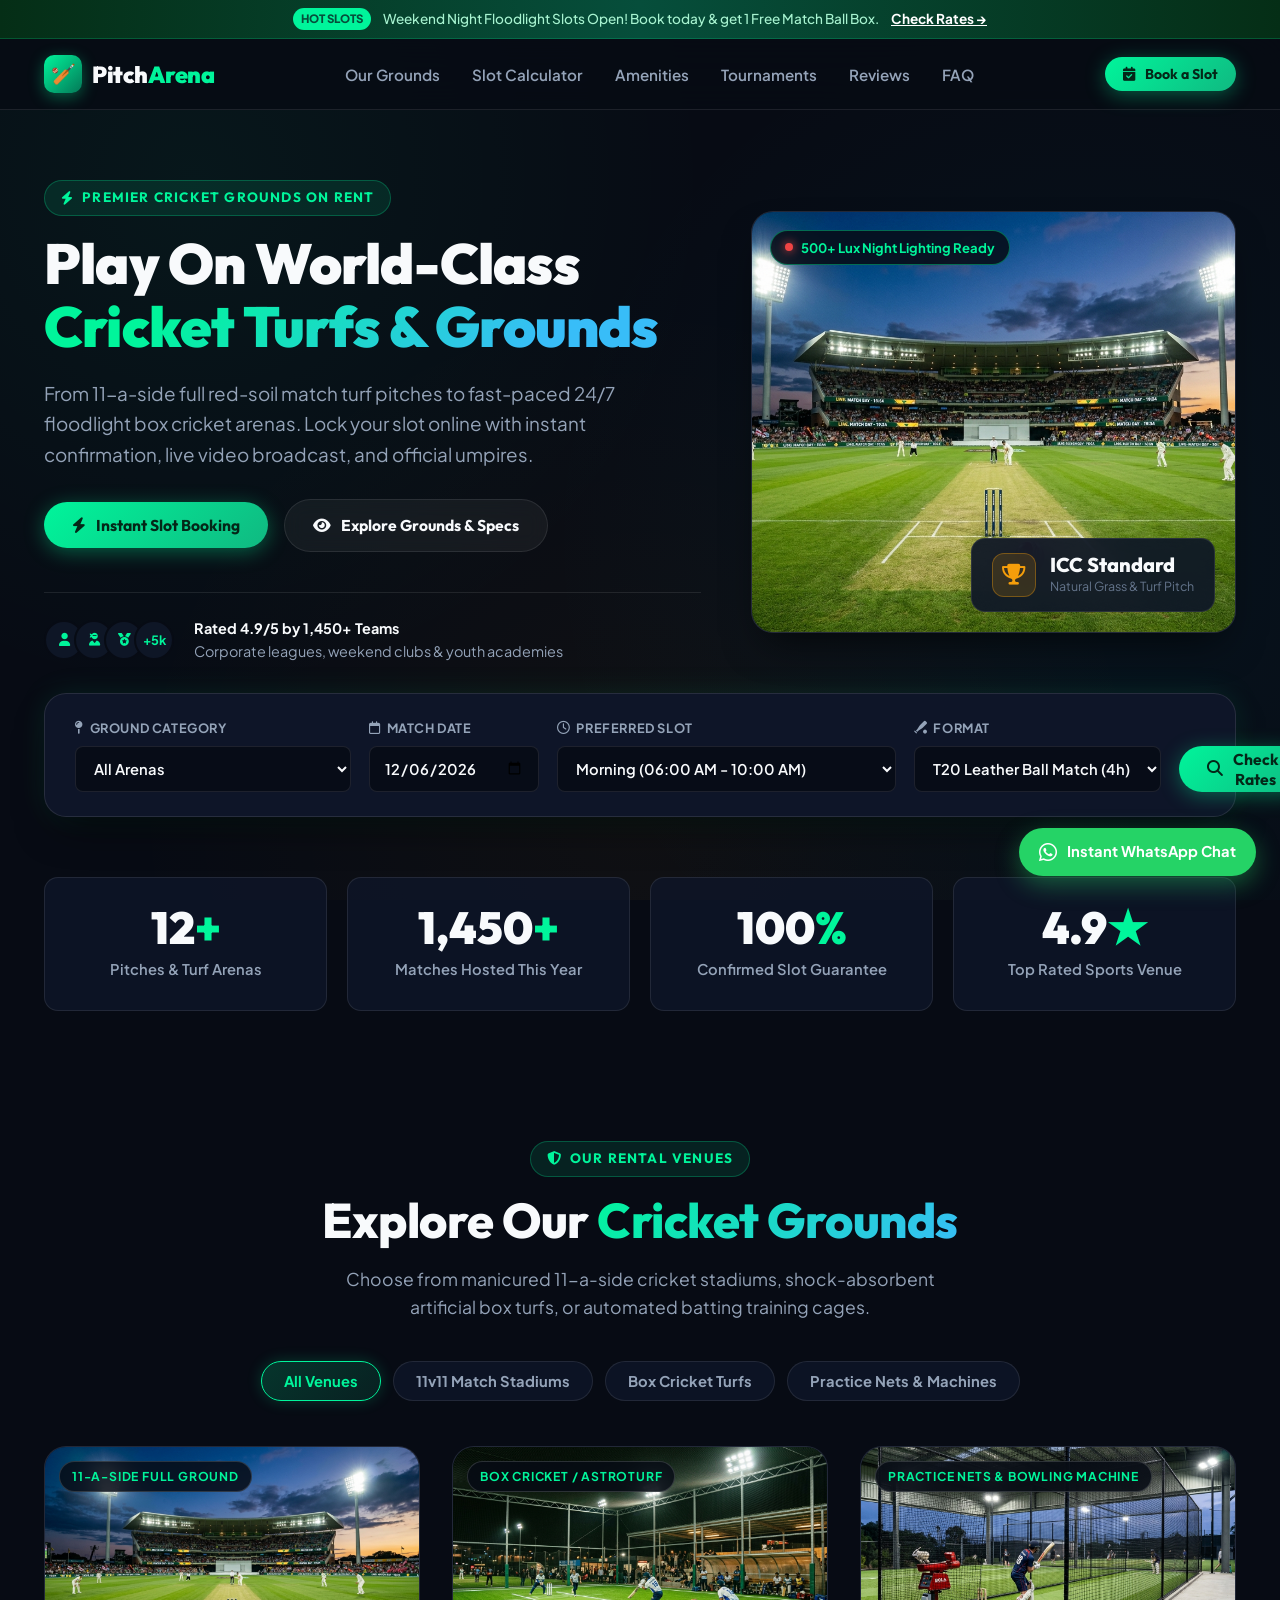
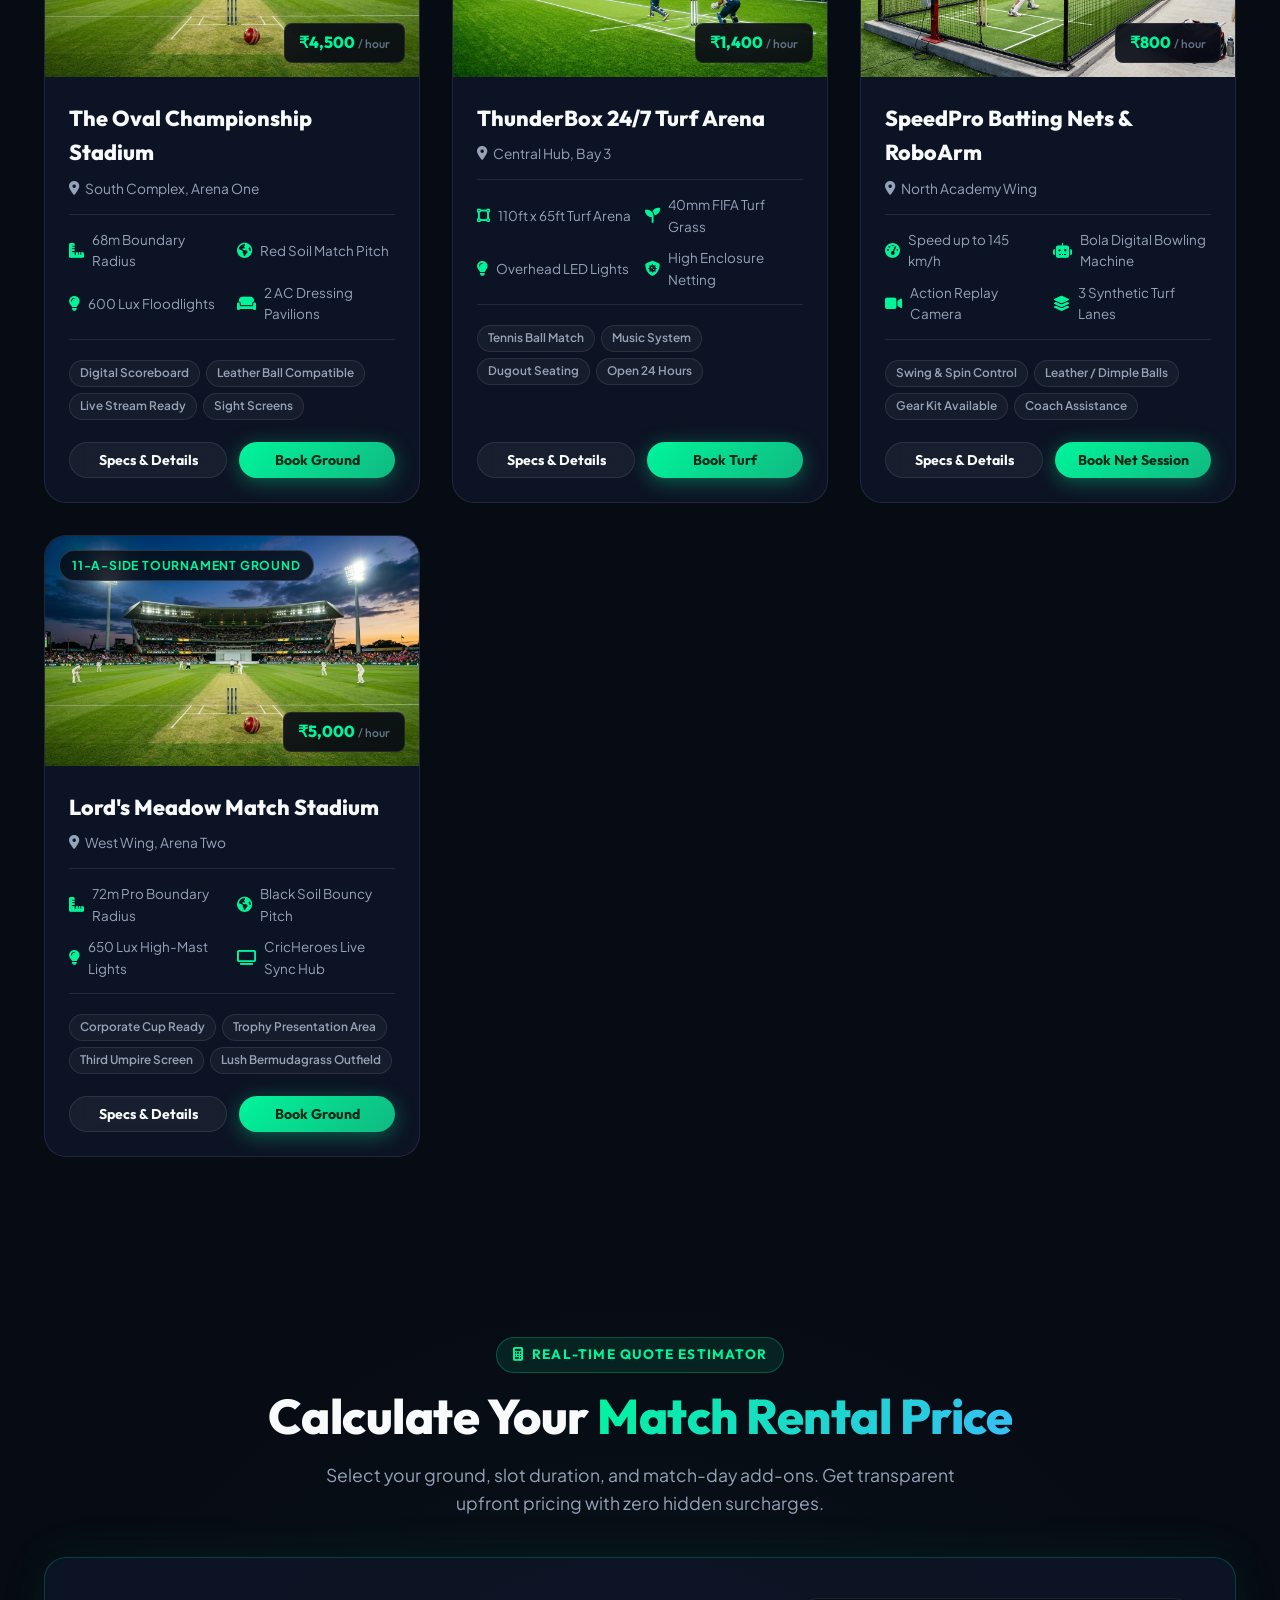
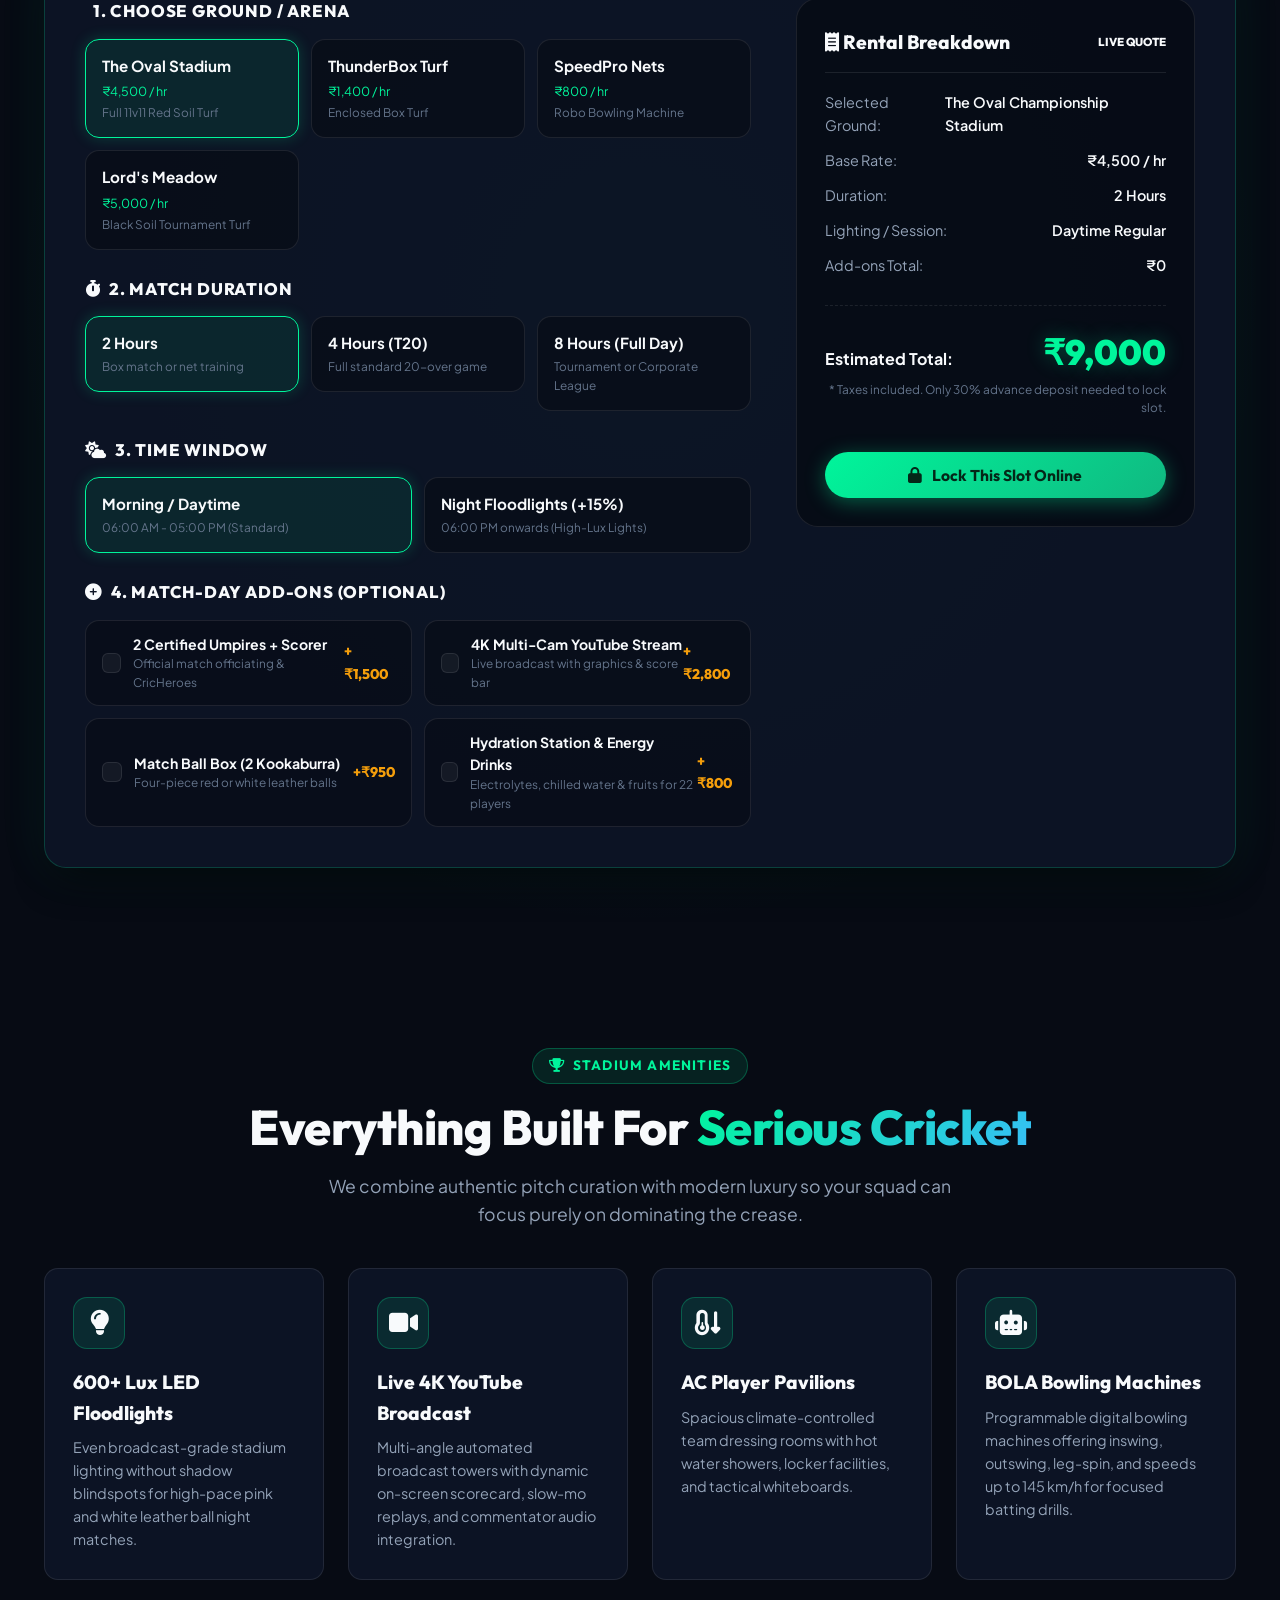
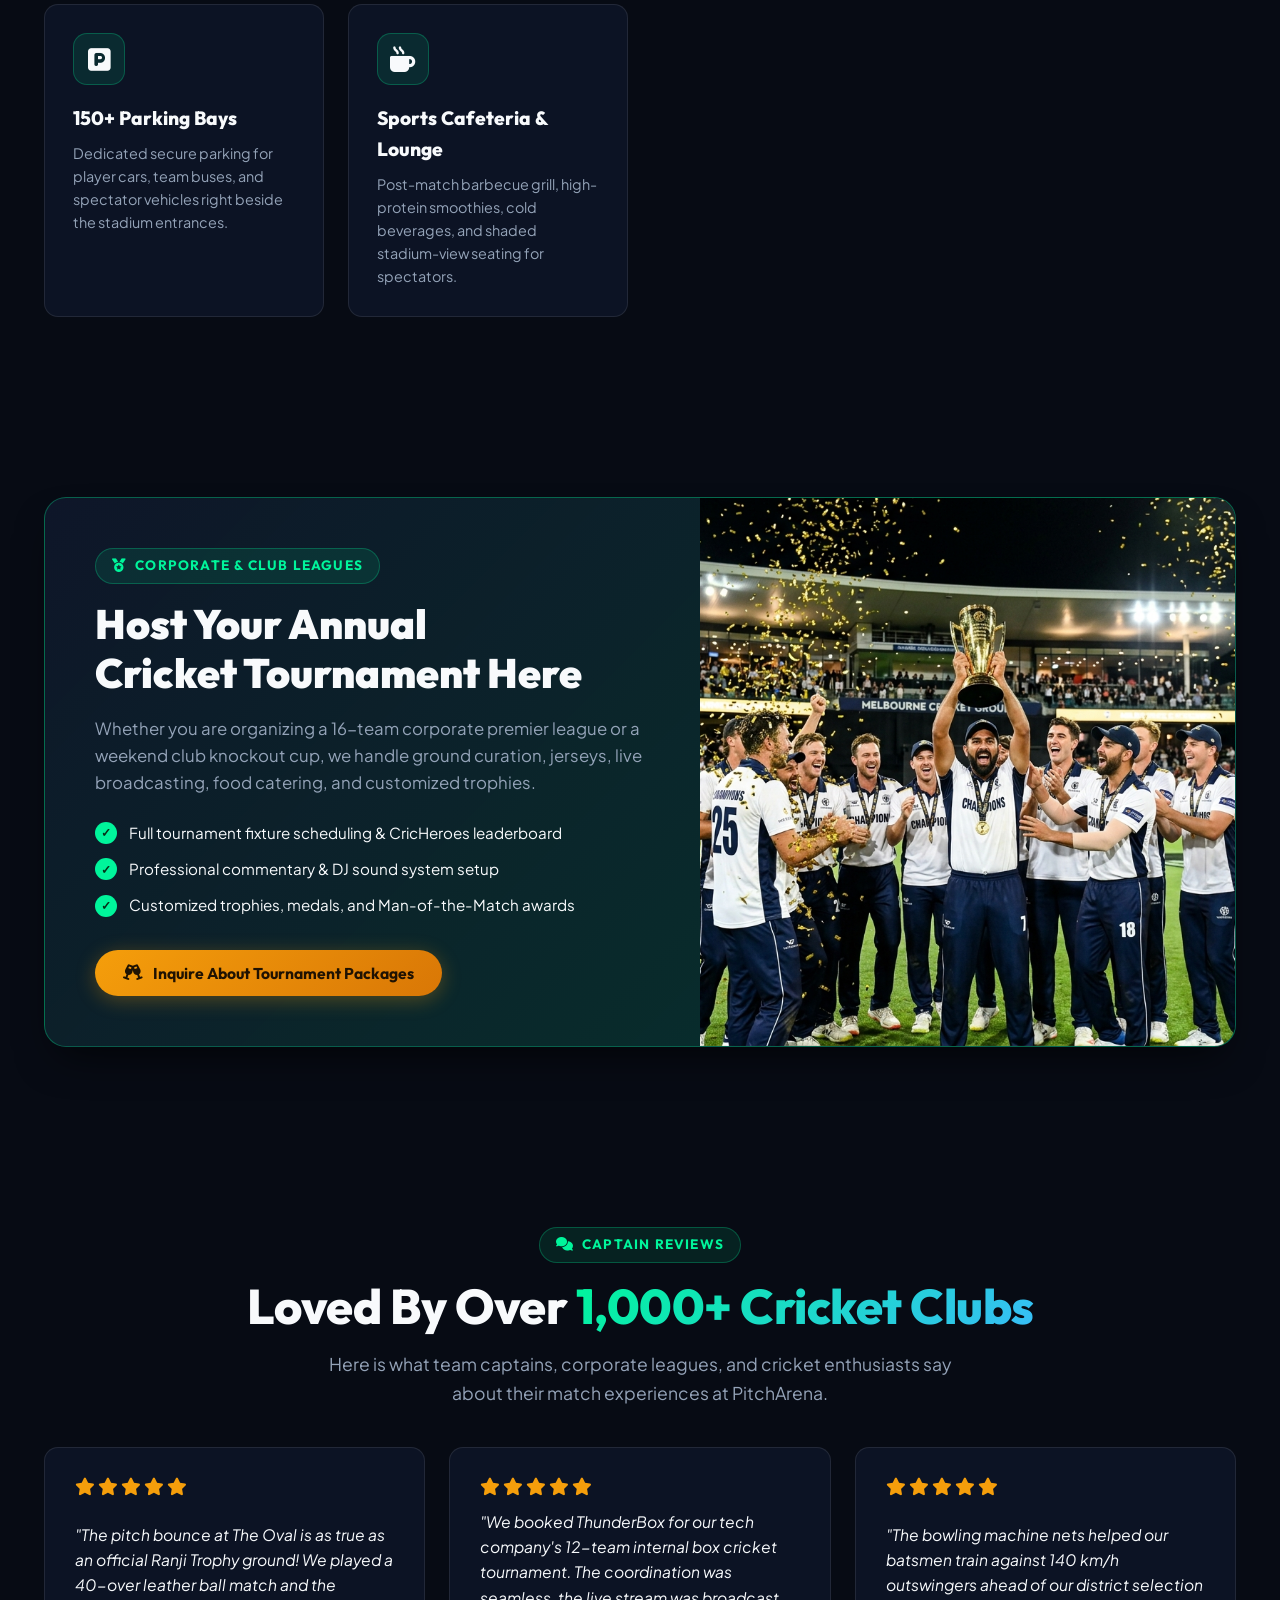
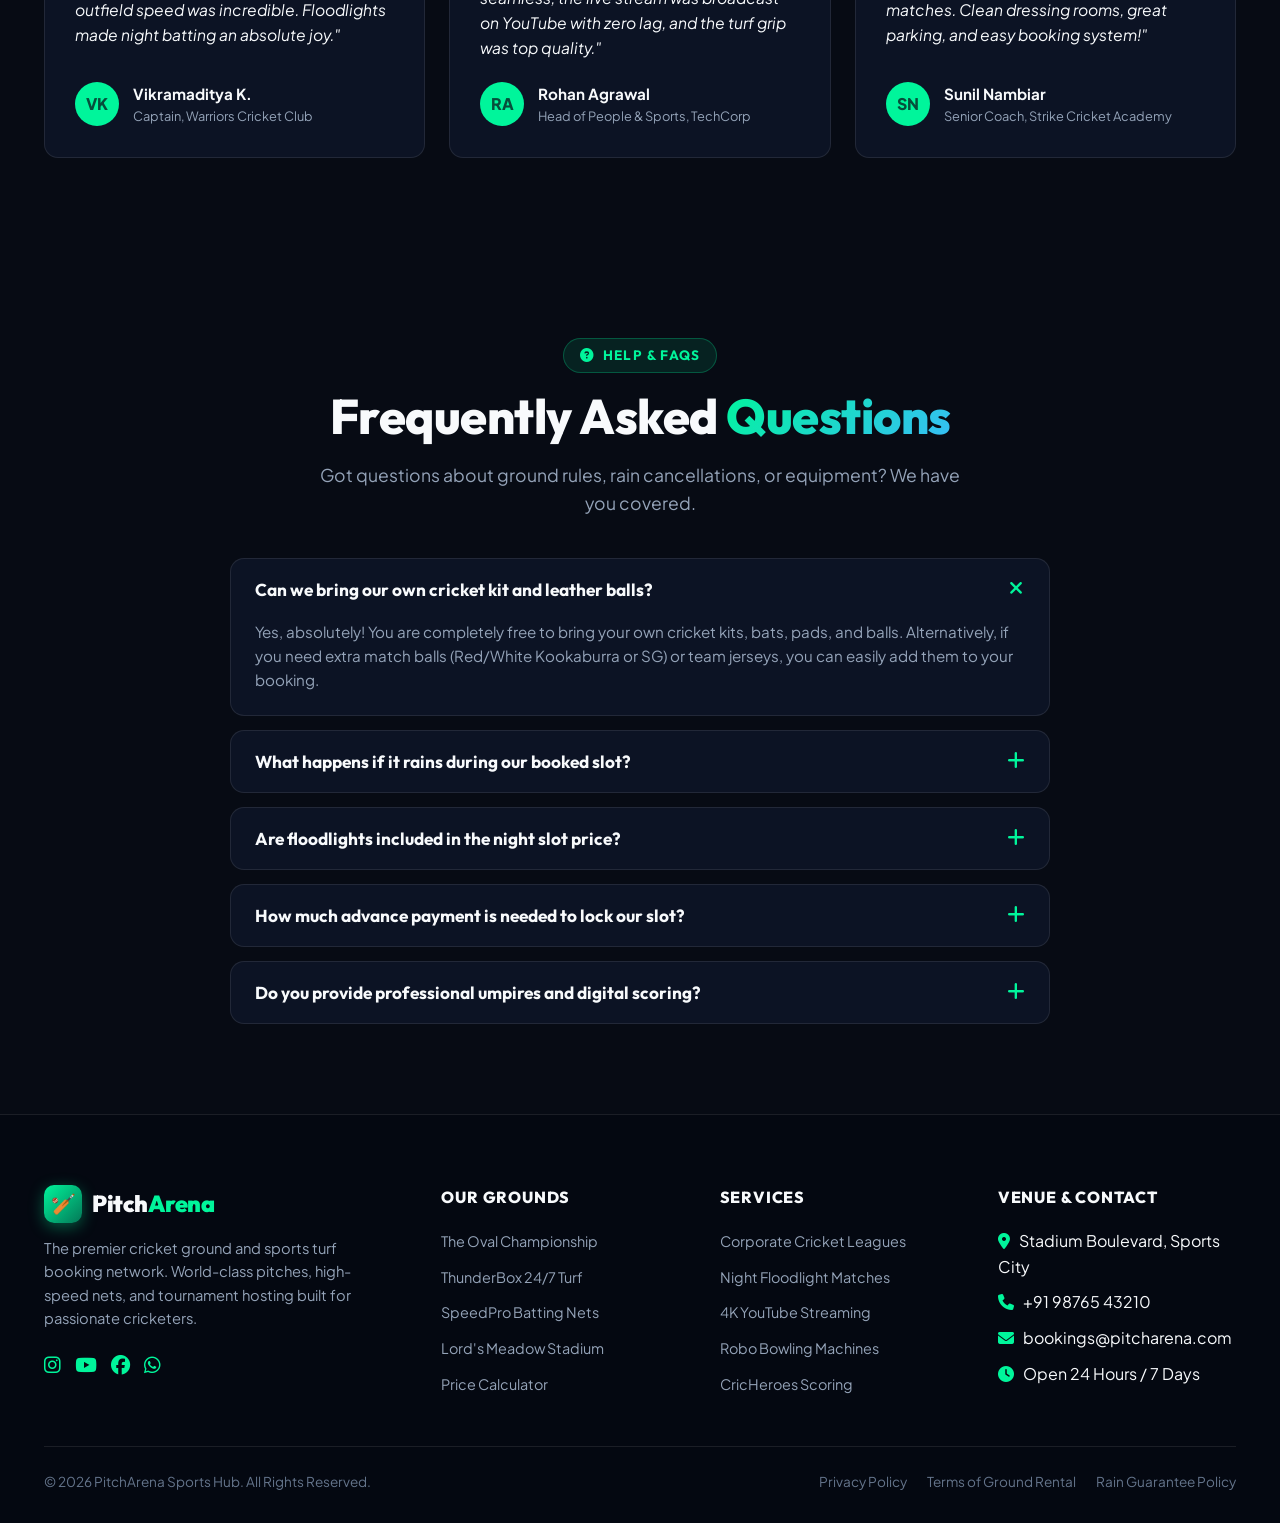
==== index.html @ 36532356 "feat: create responsive sports turf booking landing page with interactive UI and booking modal" ====
<!DOCTYPE html>
<html lang="en">
<head>
  <meta charset="UTF-8">
  <meta name="viewport" content="width=device-width, initial-scale=1.0">
  <title>PitchArena | Premium Cricket Grounds & Box Turf Rentals</title>
  <meta name="description" content="Book international-standard natural turf cricket grounds, 24/7 floodlight box cricket arenas, and high-speed practice nets. Instant online slot booking, live scoring, and corporate tournament packages.">
  <meta name="keywords" content="cricket ground rental, box cricket turf booking, rent cricket pitch, turf cricket grounds, night cricket floodlights, corporate cricket tournament">
  
  <!-- Favicon Icon -->
  <link rel="icon" href="data:image/svg+xml,<svg xmlns=%22http://www.w3.org/2000/svg%22 viewBox=%220 0 100 100%22><text y=%22.9em%22 font-size=%2290%22>🏏</text></svg>">

  <!-- Font Awesome Icons for high quality sports icons -->
  <link rel="stylesheet" href="https://cdnjs.cloudflare.com/ajax/libs/font-awesome/6.4.0/css/all.min.css">
  
  <!-- Custom Stylesheet -->
  <link rel="stylesheet" href="styles.css">
</head>
<body>

  <!-- Top Announcement Bar -->
  <div class="announcement-bar" id="announcementBar">
    <span class="badge-pulse">HOT SLOTS</span>
    <span>Weekend Night Floodlight Slots Open! Book today &amp; get 1 Free Match Ball Box.</span>
    <a href="#calculator" style="text-decoration: underline; font-weight: 700; color: #fff;">Check Rates →</a>
  </div>

  <!-- Navbar -->
  <nav class="navbar" id="navbar">
    <div class="container nav-container">
      <a href="#" class="logo" id="siteLogo">
        <div class="logo-icon">🏏</div>
        <div class="logo-text">Pitch<span>Arena</span></div>
      </a>

      <ul class="nav-links" id="navLinks">
        <li><a href="#grounds">Our Grounds</a></li>
        <li><a href="#calculator">Slot Calculator</a></li>
        <li><a href="#amenities">Amenities</a></li>
        <li><a href="#tournaments">Tournaments</a></li>
        <li><a href="#reviews">Reviews</a></li>
        <li><a href="#faq">FAQ</a></li>
      </ul>

      <div class="nav-actions">
        <button class="btn btn-primary btn-sm" id="navBookBtn" onclick="openBookingModal()">
          <i class="fa-solid fa-calendar-check"></i> Book a Slot
        </button>
        <button class="mobile-menu-toggle" id="mobileMenuBtn" aria-label="Toggle Navigation Menu">
          <i class="fa-solid fa-bars"></i>
        </button>
      </div>
    </div>
  </nav>

  <!-- Hero Section -->
  <header class="hero-section" id="hero">
    <div class="container hero-grid">
      <div class="hero-content">
        <div class="section-tag">
          <i class="fa-solid fa-bolt"></i> Premier Cricket Grounds On Rent
        </div>
        <h1 class="hero-headline">
          Play On World-Class <br>
          <span class="gradient-text">Cricket Turfs &amp; Grounds</span>
        </h1>
        <p class="hero-lead">
          From 11-a-side full red-soil match turf pitches to fast-paced 24/7 floodlight box cricket arenas. Lock your slot online with instant confirmation, live video broadcast, and official umpires.
        </p>

        <div class="hero-cta-group">
          <button class="btn btn-primary" onclick="openBookingModal()">
            <i class="fa-solid fa-bolt"></i> Instant Slot Booking
          </button>
          <a href="#grounds" class="btn btn-outline">
            <i class="fa-solid fa-eye"></i> Explore Grounds &amp; Specs
          </a>
        </div>

        <div class="hero-social-proof">
          <div class="proof-avatars">
            <div class="proof-avatar"><i class="fa-solid fa-user"></i></div>
            <div class="proof-avatar"><i class="fa-solid fa-user-ninja"></i></div>
            <div class="proof-avatar"><i class="fa-solid fa-medal"></i></div>
            <div class="proof-avatar">+5k</div>
          </div>
          <div class="proof-text">
            <strong>Rated 4.9/5 by 1,450+ Teams</strong>
            Corporate leagues, weekend clubs &amp; youth academies
          </div>
        </div>
      </div>

      <!-- Hero Visual Card -->
      <div class="hero-visual-card">
        <div class="hero-image-wrapper">
          <img src="assets/images/cricket_ground_hero.jpg" alt="Panoramic Cricket Stadium Ground under floodlights" id="heroImage">
          <div class="hero-overlay-tag">
            <span class="live-dot"></span> 500+ Lux Night Lighting Ready
          </div>
          <div class="hero-stat-floating">
            <div class="stat-icon-wrap">
              <i class="fa-solid fa-trophy"></i>
            </div>
            <div class="stat-meta">
              <div class="stat-val">ICC Standard</div>
              <div class="stat-lbl">Natural Grass &amp; Turf Pitch</div>
            </div>
          </div>
        </div>
      </div>
    </div>
  </header>

  <!-- Quick Finder / Instant Search Strip -->
  <div class="container quick-finder-wrap">
    <div class="quick-finder-card">
      <form class="finder-form" id="quickFinderForm" onsubmit="handleQuickFind(event)">
        <div class="finder-field">
          <label for="findGround"><i class="fa-solid fa-map-pin"></i> Ground Category</label>
          <select id="findGround">
            <option value="all">All Arenas</option>
            <option value="full">Full 11v11 Turf Stadium</option>
            <option value="box">Box Cricket / AstroTurf</option>
            <option value="nets">Bowling Machine Practice Nets</option>
          </select>
        </div>

        <div class="finder-field">
          <label for="findDate"><i class="fa-regular fa-calendar"></i> Match Date</label>
          <input type="date" id="findDate" required>
        </div>

        <div class="finder-field">
          <label for="findSlot"><i class="fa-regular fa-clock"></i> Preferred Slot</label>
          <select id="findSlot">
            <option value="morning">Morning (06:00 AM - 10:00 AM)</option>
            <option value="afternoon">Afternoon (10:00 AM - 02:00 PM)</option>
            <option value="evening">Evening (02:00 PM - 06:00 PM)</option>
            <option value="night">Night Floodlight (06:00 PM - 10:00 PM)</option>
            <option value="latenight">Midnight Blast (10:00 PM - 02:00 AM)</option>
          </select>
        </div>

        <div class="finder-field">
          <label for="findMatchFormat"><i class="fa-solid fa-baseball-bat-ball"></i> Format</label>
          <select id="findMatchFormat">
            <option value="t20">T20 Leather Ball Match (4h)</option>
            <option value="box8">Box Cricket 8-a-side (2h)</option>
            <option value="nets2">Nets Session (1h - 2h)</option>
            <option value="tournament">Full Day Tournament (8h)</option>
          </select>
        </div>

        <div class="finder-btn-wrap">
          <button type="submit" class="btn btn-primary" style="width: 100%; height: 46px;">
            <i class="fa-solid fa-magnifying-glass"></i> Check Rates
          </button>
        </div>
      </form>
    </div>
  </div>

  <!-- Trust Metrics / Stats Counter -->
  <section class="stats-section">
    <div class="container stats-grid">
      <div class="stat-item-box">
        <div class="stat-number">12<span>+</span></div>
        <div class="stat-label">Pitches &amp; Turf Arenas</div>
      </div>
      <div class="stat-item-box">
        <div class="stat-number">1,450<span>+</span></div>
        <div class="stat-label">Matches Hosted This Year</div>
      </div>
      <div class="stat-item-box">
        <div class="stat-number">100<span>%</span></div>
        <div class="stat-label">Confirmed Slot Guarantee</div>
      </div>
      <div class="stat-item-box">
        <div class="stat-number">4.9<span>★</span></div>
        <div class="stat-label">Top Rated Sports Venue</div>
      </div>
    </div>
  </section>

  <!-- Featured Grounds & Arenas (Filterable Grid) -->
  <section class="grounds-section" id="grounds">
    <div class="container">
      <div class="text-center">
        <div class="section-tag"><i class="fa-solid fa-shield-halved"></i> Our Rental Venues</div>
        <h2 class="section-title">Explore Our <span>Cricket Grounds</span></h2>
        <p class="section-desc center-box">
          Choose from manicured 11-a-side cricket stadiums, shock-absorbent artificial box turfs, or automated batting training cages.
        </p>
      </div>

      <!-- Filter Tabs -->
      <div class="filter-tabs">
        <button class="filter-btn active" data-filter="all" onclick="filterGrounds('all', this)">All Venues</button>
        <button class="filter-btn" data-filter="full" onclick="filterGrounds('full', this)">11v11 Match Stadiums</button>
        <button class="filter-btn" data-filter="box" onclick="filterGrounds('box', this)">Box Cricket Turfs</button>
        <button class="filter-btn" data-filter="nets" onclick="filterGrounds('nets', this)">Practice Nets &amp; Machines</button>
      </div>

      <!-- Grounds Cards -->
      <div class="grounds-grid" id="groundsGrid">

        <!-- Ground 1: Full 11v11 Red Soil -->
        <div class="ground-card" data-category="full">
          <div class="ground-img-box">
            <img src="assets/images/cricket_ground_hero.jpg" alt="The Oval Stadium Ground">
            <span class="ground-badge">11-A-Side Full Ground</span>
            <div class="ground-price-tag">₹4,500 <span>/ hour</span></div>
          </div>
          <div class="ground-body">
            <h3 class="ground-title">The Oval Championship Stadium</h3>
            <div class="ground-location"><i class="fa-solid fa-location-dot"></i> South Complex, Arena One</div>
            
            <div class="ground-specs">
              <div class="spec-item"><i class="fa-solid fa-ruler-combined"></i> 68m Boundary Radius</div>
              <div class="spec-item"><i class="fa-solid fa-earth-americas"></i> Red Soil Match Pitch</div>
              <div class="spec-item"><i class="fa-solid fa-lightbulb"></i> 600 Lux Floodlights</div>
              <div class="spec-item"><i class="fa-solid fa-couch"></i> 2 AC Dressing Pavilions</div>
            </div>

            <div class="ground-features">
              <span class="feature-pill">Digital Scoreboard</span>
              <span class="feature-pill">Leather Ball Compatible</span>
              <span class="feature-pill">Live Stream Ready</span>
              <span class="feature-pill">Sight Screens</span>
            </div>

            <div class="ground-footer">
              <button class="btn btn-outline btn-sm" onclick="showGroundDetails('the-oval')">Specs &amp; Details</button>
              <button class="btn btn-primary btn-sm" onclick="prefillBooking('The Oval Championship Stadium', 4500, 'full')">Book Ground</button>
            </div>
          </div>
        </div>

        <!-- Ground 2: Box Cricket Turf -->
        <div class="ground-card" data-category="box">
          <div class="ground-img-box">
            <img src="assets/images/box_cricket_turf.jpg" alt="ThunderBox Turf Arena">
            <span class="ground-badge">Box Cricket / AstroTurf</span>
            <div class="ground-price-tag">₹1,400 <span>/ hour</span></div>
          </div>
          <div class="ground-body">
            <h3 class="ground-title">ThunderBox 24/7 Turf Arena</h3>
            <div class="ground-location"><i class="fa-solid fa-location-dot"></i> Central Hub, Bay 3</div>
            
            <div class="ground-specs">
              <div class="spec-item"><i class="fa-solid fa-vector-square"></i> 110ft x 65ft Turf Arena</div>
              <div class="spec-item"><i class="fa-solid fa-seedling"></i> 40mm FIFA Turf Grass</div>
              <div class="spec-item"><i class="fa-solid fa-lightbulb"></i> Overhead LED Lights</div>
              <div class="spec-item"><i class="fa-solid fa-shield-virus"></i> High Enclosure Netting</div>
            </div>

            <div class="ground-features">
              <span class="feature-pill">Tennis Ball Match</span>
              <span class="feature-pill">Music System</span>
              <span class="feature-pill">Dugout Seating</span>
              <span class="feature-pill">Open 24 Hours</span>
            </div>

            <div class="ground-footer">
              <button class="btn btn-outline btn-sm" onclick="showGroundDetails('thunderbox')">Specs &amp; Details</button>
              <button class="btn btn-primary btn-sm" onclick="prefillBooking('ThunderBox 24/7 Turf Arena', 1400, 'box')">Book Turf</button>
            </div>
          </div>
        </div>

        <!-- Ground 3: Batting Nets & Robo Machine -->
        <div class="ground-card" data-category="nets">
          <div class="ground-img-box">
            <img src="assets/images/cricket_practice_nets.jpg" alt="SpeedPro Batting Practice Nets">
            <span class="ground-badge">Practice Nets &amp; Bowling Machine</span>
            <div class="ground-price-tag">₹800 <span>/ hour</span></div>
          </div>
          <div class="ground-body">
            <h3 class="ground-title">SpeedPro Batting Nets &amp; RoboArm</h3>
            <div class="ground-location"><i class="fa-solid fa-location-dot"></i> North Academy Wing</div>
            
            <div class="ground-specs">
              <div class="spec-item"><i class="fa-solid fa-gauge-high"></i> Speed up to 145 km/h</div>
              <div class="spec-item"><i class="fa-solid fa-robot"></i> Bola Digital Bowling Machine</div>
              <div class="spec-item"><i class="fa-solid fa-video"></i> Action Replay Camera</div>
              <div class="spec-item"><i class="fa-solid fa-layer-group"></i> 3 Synthetic Turf Lanes</div>
            </div>

            <div class="ground-features">
              <span class="feature-pill">Swing &amp; Spin Control</span>
              <span class="feature-pill">Leather / Dimple Balls</span>
              <span class="feature-pill">Gear Kit Available</span>
              <span class="feature-pill">Coach Assistance</span>
            </div>

            <div class="ground-footer">
              <button class="btn btn-outline btn-sm" onclick="showGroundDetails('speedpro')">Specs &amp; Details</button>
              <button class="btn btn-primary btn-sm" onclick="prefillBooking('SpeedPro Batting Nets & RoboArm', 800, 'nets')">Book Net Session</button>
            </div>
          </div>
        </div>

        <!-- Ground 4: Lord's Black Soil Match Stadium -->
        <div class="ground-card" data-category="full">
          <div class="ground-img-box">
            <img src="assets/images/cricket_ground_hero.jpg" alt="Lords Meadow Black Soil Ground">
            <span class="ground-badge">11-A-Side Tournament Ground</span>
            <div class="ground-price-tag">₹5,000 <span>/ hour</span></div>
          </div>
          <div class="ground-body">
            <h3 class="ground-title">Lord's Meadow Match Stadium</h3>
            <div class="ground-location"><i class="fa-solid fa-location-dot"></i> West Wing, Arena Two</div>
            
            <div class="ground-specs">
              <div class="spec-item"><i class="fa-solid fa-ruler-combined"></i> 72m Pro Boundary Radius</div>
              <div class="spec-item"><i class="fa-solid fa-earth-americas"></i> Black Soil Bouncy Pitch</div>
              <div class="spec-item"><i class="fa-solid fa-lightbulb"></i> 650 Lux High-Mast Lights</div>
              <div class="spec-item"><i class="fa-solid fa-tv"></i> CricHeroes Live Sync Hub</div>
            </div>

            <div class="ground-features">
              <span class="feature-pill">Corporate Cup Ready</span>
              <span class="feature-pill">Trophy Presentation Area</span>
              <span class="feature-pill">Third Umpire Screen</span>
              <span class="feature-pill">Lush Bermudagrass Outfield</span>
            </div>

            <div class="ground-footer">
              <button class="btn btn-outline btn-sm" onclick="showGroundDetails('lords-meadow')">Specs &amp; Details</button>
              <button class="btn btn-primary btn-sm" onclick="prefillBooking('Lord\'s Meadow Match Stadium', 5000, 'full')">Book Ground</button>
            </div>
          </div>
        </div>

      </div>
    </div>
  </section>

  <!-- Interactive Live Slot & Price Calculator -->
  <section class="calculator-section" id="calculator">
    <div class="container">
      <div class="text-center">
        <div class="section-tag"><i class="fa-solid fa-calculator"></i> Real-time Quote Estimator</div>
        <h2 class="section-title">Calculate Your <span>Match Rental Price</span></h2>
        <p class="section-desc center-box">
          Select your ground, slot duration, and match-day add-ons. Get transparent upfront pricing with zero hidden surcharges.
        </p>
      </div>

      <div class="calc-card">
        <div class="calc-grid">
          <!-- Left Options Configurator -->
          <div class="calc-inputs">
            
            <!-- Ground Selection -->
            <div class="calc-group-title"><i class="fa-solid fa-stadium"></i> 1. Choose Ground / Arena</div>
            <div class="calc-option-grid">
              <label class="calc-radio-card">
                <input type="radio" name="calcGround" value="oval" data-rate="4500" checked onchange="recalculatePrice()">
                <div class="calc-radio-label">
                  <span class="name">The Oval Stadium</span>
                  <span class="price-hint">₹4,500 / hr</span>
                  <span class="desc">Full 11v11 Red Soil Turf</span>
                </div>
              </label>

              <label class="calc-radio-card">
                <input type="radio" name="calcGround" value="thunderbox" data-rate="1400" onchange="recalculatePrice()">
                <div class="calc-radio-label">
                  <span class="name">ThunderBox Turf</span>
                  <span class="price-hint">₹1,400 / hr</span>
                  <span class="desc">Enclosed Box Turf</span>
                </div>
              </label>

              <label class="calc-radio-card">
                <input type="radio" name="calcGround" value="speedpro" data-rate="800" onchange="recalculatePrice()">
                <div class="calc-radio-label">
                  <span class="name">SpeedPro Nets</span>
                  <span class="price-hint">₹800 / hr</span>
                  <span class="desc">Robo Bowling Machine</span>
                </div>
              </label>

              <label class="calc-radio-card">
                <input type="radio" name="calcGround" value="lords" data-rate="5000" onchange="recalculatePrice()">
                <div class="calc-radio-label">
                  <span class="name">Lord's Meadow</span>
                  <span class="price-hint">₹5,000 / hr</span>
                  <span class="desc">Black Soil Tournament Turf</span>
                </div>
              </label>
            </div>

            <!-- Duration Selection -->
            <div class="calc-group-title"><i class="fa-solid fa-stopwatch"></i> 2. Match Duration</div>
            <div class="calc-option-grid">
              <label class="calc-radio-card">
                <input type="radio" name="calcDuration" value="2" data-hours="2" checked onchange="recalculatePrice()">
                <div class="calc-radio-label">
                  <span class="name">2 Hours</span>
                  <span class="desc">Box match or net training</span>
                </div>
              </label>

              <label class="calc-radio-card">
                <input type="radio" name="calcDuration" value="4" data-hours="4" onchange="recalculatePrice()">
                <div class="calc-radio-label">
                  <span class="name">4 Hours (T20)</span>
                  <span class="desc">Full standard 20-over game</span>
                </div>
              </label>

              <label class="calc-radio-card">
                <input type="radio" name="calcDuration" value="8" data-hours="8" onchange="recalculatePrice()">
                <div class="calc-radio-label">
                  <span class="name">8 Hours (Full Day)</span>
                  <span class="desc">Tournament or Corporate League</span>
                </div>
              </label>
            </div>

            <!-- Time Slot & Floodlight Selection -->
            <div class="calc-group-title"><i class="fa-solid fa-cloud-sun"></i> 3. Time Window</div>
            <div class="calc-option-grid">
              <label class="calc-radio-card">
                <input type="radio" name="calcTime" value="day" data-multiplier="1.0" checked onchange="recalculatePrice()">
                <div class="calc-radio-label">
                  <span class="name">Morning / Daytime</span>
                  <span class="desc">06:00 AM - 05:00 PM (Standard)</span>
                </div>
              </label>

              <label class="calc-radio-card">
                <input type="radio" name="calcTime" value="night" data-multiplier="1.15" onchange="recalculatePrice()">
                <div class="calc-radio-label">
                  <span class="name">Night Floodlights (+15%)</span>
                  <span class="desc">06:00 PM onwards (High-Lux Lights)</span>
                </div>
              </label>
            </div>

            <!-- Add-ons Selection -->
            <div class="calc-group-title"><i class="fa-solid fa-plus-circle"></i> 4. Match-Day Add-ons (Optional)</div>
            <div class="addons-list">
              
              <div class="addon-card" id="addon-umpires" onclick="toggleAddon('umpires', 1500)">
                <div class="addon-info">
                  <div class="addon-custom-chk"><i class="fa-solid fa-check"></i></div>
                  <div class="addon-text">
                    <div class="name">2 Certified Umpires + Scorer</div>
                    <div class="desc">Official match officiating &amp; CricHeroes</div>
                  </div>
                </div>
                <div class="addon-price">+₹1,500</div>
              </div>

              <div class="addon-card" id="addon-stream" onclick="toggleAddon('stream', 2800)">
                <div class="addon-info">
                  <div class="addon-custom-chk"><i class="fa-solid fa-check"></i></div>
                  <div class="addon-text">
                    <div class="name">4K Multi-Cam YouTube Stream</div>
                    <div class="desc">Live broadcast with graphics &amp; score bar</div>
                  </div>
                </div>
                <div class="addon-price">+₹2,800</div>
              </div>

              <div class="addon-card" id="addon-balls" onclick="toggleAddon('balls', 950)">
                <div class="addon-info">
                  <div class="addon-custom-chk"><i class="fa-solid fa-check"></i></div>
                  <div class="addon-text">
                    <div class="name">Match Ball Box (2 Kookaburra)</div>
                    <div class="desc">Four-piece red or white leather balls</div>
                  </div>
                </div>
                <div class="addon-price">+₹950</div>
              </div>

              <div class="addon-card" id="addon-refreshments" onclick="toggleAddon('refreshments', 800)">
                <div class="addon-info">
                  <div class="addon-custom-chk"><i class="fa-solid fa-check"></i></div>
                  <div class="addon-text">
                    <div class="name">Hydration Station &amp; Energy Drinks</div>
                    <div class="desc">Electrolytes, chilled water &amp; fruits for 22 players</div>
                  </div>
                </div>
                <div class="addon-price">+₹800</div>
              </div>

            </div>

          </div>

          <!-- Right Real-time Calculation Summary -->
          <div class="calc-summary-wrapper">
            <div class="calc-receipt">
              <div class="receipt-title">
                <span><i class="fa-solid fa-receipt"></i> Rental Breakdown</span>
                <span class="badge-pulse" style="font-size: 0.72rem;">LIVE QUOTE</span>
              </div>

              <div class="receipt-rows">
                <div class="receipt-row">
                  <span>Selected Ground:</span>
                  <span class="val" id="summaryGround">The Oval Championship</span>
                </div>
                <div class="receipt-row">
                  <span>Base Rate:</span>
                  <span class="val" id="summaryRate">₹4,500 / hr</span>
                </div>
                <div class="receipt-row">
                  <span>Duration:</span>
                  <span class="val" id="summaryDuration">2 Hours</span>
                </div>
                <div class="receipt-row">
                  <span>Lighting / Session:</span>
                  <span class="val" id="summaryLighting">Daytime Regular</span>
                </div>
                <div class="receipt-row">
                  <span>Add-ons Total:</span>
                  <span class="val" id="summaryAddons">₹0</span>
                </div>
              </div>

              <div class="receipt-total-divider">
                <span class="total-label">Estimated Total:</span>
                <span class="total-amount" id="summaryTotal">₹9,000</span>
              </div>
              <div class="tax-note">* Taxes included. Only 30% advance deposit needed to lock slot.</div>

              <button class="btn btn-primary" style="width: 100%; margin-top: 10px;" onclick="proceedFromCalculator()">
                <i class="fa-solid fa-lock"></i> Lock This Slot Online
              </button>
            </div>
          </div>
        </div>
      </div>
    </div>
  </section>

  <!-- World-Class Amenities Grid -->
  <section class="amenities-section" id="amenities">
    <div class="container">
      <div class="text-center">
        <div class="section-tag"><i class="fa-solid fa-trophy"></i> Stadium Amenities</div>
        <h2 class="section-title">Everything Built For <span>Serious Cricket</span></h2>
        <p class="section-desc center-box">
          We combine authentic pitch curation with modern luxury so your squad can focus purely on dominating the crease.
        </p>
      </div>

      <div class="amenities-grid">
        <div class="amenity-card">
          <div class="amenity-icon"><i class="fa-solid fa-lightbulb"></i></div>
          <h3 class="amenity-title">600+ Lux LED Floodlights</h3>
          <p class="amenity-desc">Even broadcast-grade stadium lighting without shadow blindspots for high-pace pink and white leather ball night matches.</p>
        </div>

        <div class="amenity-card">
          <div class="amenity-icon"><i class="fa-solid fa-video"></i></div>
          <h3 class="amenity-title">Live 4K YouTube Broadcast</h3>
          <p class="amenity-desc">Multi-angle automated broadcast towers with dynamic on-screen scorecard, slow-mo replays, and commentator audio integration.</p>
        </div>

        <div class="amenity-card">
          <div class="amenity-icon"><i class="fa-solid fa-temperature-arrow-down"></i></div>
          <h3 class="amenity-title">AC Player Pavilions</h3>
          <p class="amenity-desc">Spacious climate-controlled team dressing rooms with hot water showers, locker facilities, and tactical whiteboards.</p>
        </div>

        <div class="amenity-card">
          <div class="amenity-icon"><i class="fa-solid fa-robot"></i></div>
          <h3 class="amenity-title">BOLA Bowling Machines</h3>
          <p class="amenity-desc">Programmable digital bowling machines offering inswing, outswing, leg-spin, and speeds up to 145 km/h for focused batting drills.</p>
        </div>

        <div class="amenity-card">
          <div class="amenity-icon"><i class="fa-solid fa-square-parking"></i></div>
          <h3 class="amenity-title">150+ Parking Bays</h3>
          <p class="amenity-desc">Dedicated secure parking for player cars, team buses, and spectator vehicles right beside the stadium entrances.</p>
        </div>

        <div class="amenity-card">
          <div class="amenity-icon"><i class="fa-solid fa-mug-hot"></i></div>
          <h3 class="amenity-title">Sports Cafeteria &amp; Lounge</h3>
          <p class="amenity-desc">Post-match barbecue grill, high-protein smoothies, cold beverages, and shaded stadium-view seating for spectators.</p>
        </div>
      </div>
    </div>
  </section>

  <!-- Tournament & Corporate Leagues Banner -->
  <section class="tournament-section" id="tournaments">
    <div class="container">
      <div class="tournament-banner-card">
        <div class="tournament-content">
          <div class="section-tag"><i class="fa-solid fa-medal"></i> Corporate &amp; Club Leagues</div>
          <h2 class="tournament-title">Host Your Annual <br>Cricket Tournament Here</h2>
          <p style="color: var(--text-secondary); font-size: 1.05rem;">
            Whether you are organizing a 16-team corporate premier league or a weekend club knockout cup, we handle ground curation, jerseys, live broadcasting, food catering, and customized trophies.
          </p>

          <div class="tournament-features">
            <div class="t-feat-item">
              <span class="t-feat-icon">✓</span>
              <span>Full tournament fixture scheduling &amp; CricHeroes leaderboard</span>
            </div>
            <div class="t-feat-item">
              <span class="t-feat-icon">✓</span>
              <span>Professional commentary &amp; DJ sound system setup</span>
            </div>
            <div class="t-feat-item">
              <span class="t-feat-icon">✓</span>
              <span>Customized trophies, medals, and Man-of-the-Match awards</span>
            </div>
          </div>

          <button class="btn btn-gold" onclick="openCorporateInquiryModal()">
            <i class="fa-solid fa-champagne-glasses"></i> Inquire About Tournament Packages
          </button>
        </div>

        <div class="tournament-img-frame">
          <img src="assets/images/tournament_pavilion.jpg" alt="Championship trophy celebration on cricket ground">
        </div>
      </div>
    </div>
  </section>

  <!-- Reviews & Testimonials -->
  <section class="reviews-section" id="reviews">
    <div class="container">
      <div class="text-center">
        <div class="section-tag"><i class="fa-solid fa-comments"></i> Captain Reviews</div>
        <h2 class="section-title">Loved By Over <span>1,000+ Cricket Clubs</span></h2>
        <p class="section-desc center-box">
          Here is what team captains, corporate leagues, and cricket enthusiasts say about their match experiences at PitchArena.
        </p>
      </div>

      <div class="reviews-grid">
        <div class="review-card">
          <div class="review-stars">
            <i class="fa-solid fa-star"></i><i class="fa-solid fa-star"></i><i class="fa-solid fa-star"></i><i class="fa-solid fa-star"></i><i class="fa-solid fa-star"></i>
          </div>
          <p class="review-quote">
            "The pitch bounce at The Oval is as true as an official Ranji Trophy ground! We played a 40-over leather ball match and the outfield speed was incredible. Floodlights made night batting an absolute joy."
          </p>
          <div class="reviewer-meta">
            <div class="reviewer-avatar">VK</div>
            <div>
              <div class="reviewer-name">Vikramaditya K.</div>
              <div class="reviewer-role">Captain, Warriors Cricket Club</div>
            </div>
          </div>
        </div>

        <div class="review-card">
          <div class="review-stars">
            <i class="fa-solid fa-star"></i><i class="fa-solid fa-star"></i><i class="fa-solid fa-star"></i><i class="fa-solid fa-star"></i><i class="fa-solid fa-star"></i>
          </div>
          <p class="review-quote">
            "We booked ThunderBox for our tech company's 12-team internal box cricket tournament. The coordination was seamless, the live stream was broadcast on YouTube with zero lag, and the turf grip was top quality."
          </p>
          <div class="reviewer-meta">
            <div class="reviewer-avatar">RA</div>
            <div>
              <div class="reviewer-name">Rohan Agrawal</div>
              <div class="reviewer-role">Head of People &amp; Sports, TechCorp</div>
            </div>
          </div>
        </div>

        <div class="review-card">
          <div class="review-stars">
            <i class="fa-solid fa-star"></i><i class="fa-solid fa-star"></i><i class="fa-solid fa-star"></i><i class="fa-solid fa-star"></i><i class="fa-solid fa-star"></i>
          </div>
          <p class="review-quote">
            "The bowling machine nets helped our batsmen train against 140 km/h outswingers ahead of our district selection matches. Clean dressing rooms, great parking, and easy booking system!"
          </p>
          <div class="reviewer-meta">
            <div class="reviewer-avatar">SN</div>
            <div>
              <div class="reviewer-name">Sunil Nambiar</div>
              <div class="reviewer-role">Senior Coach, Strike Cricket Academy</div>
            </div>
          </div>
        </div>
      </div>
    </div>
  </section>

  <!-- FAQ Section -->
  <section class="faq-section" id="faq">
    <div class="container">
      <div class="text-center">
        <div class="section-tag"><i class="fa-solid fa-circle-question"></i> Help &amp; FAQs</div>
        <h2 class="section-title">Frequently Asked <span>Questions</span></h2>
        <p class="section-desc center-box">
          Got questions about ground rules, rain cancellations, or equipment? We have you covered.
        </p>
      </div>

      <div class="faq-list">
        <div class="faq-item active">
          <button class="faq-question">
            <span>Can we bring our own cricket kit and leather balls?</span>
            <i class="fa-solid fa-plus faq-icon"></i>
          </button>
          <div class="faq-answer">
            <p>Yes, absolutely! You are completely free to bring your own cricket kits, bats, pads, and balls. Alternatively, if you need extra match balls (Red/White Kookaburra or SG) or team jerseys, you can easily add them to your booking.</p>
          </div>
        </div>

        <div class="faq-item">
          <button class="faq-question">
            <span>What happens if it rains during our booked slot?</span>
            <i class="fa-solid fa-plus faq-icon"></i>
          </button>
          <div class="faq-answer">
            <p>We have a 100% Rain Guarantee. If a match is called off due to unplayable rain conditions before 50% of the scheduled time is completed, you receive a free full reschedule voucher valid for 90 days or a 100% credit refund.</p>
          </div>
        </div>

        <div class="faq-item">
          <button class="faq-question">
            <span>Are floodlights included in the night slot price?</span>
            <i class="fa-solid fa-plus faq-icon"></i>
          </button>
          <div class="faq-answer">
            <p>Yes! All slots scheduled after 6:00 PM automatically include full stadium-grade 600 Lux floodlights along with instant automatic diesel generator backup to prevent any disruption during play.</p>
          </div>
        </div>

        <div class="faq-item">
          <button class="faq-question">
            <span>How much advance payment is needed to lock our slot?</span>
            <i class="fa-solid fa-plus faq-icon"></i>
          </button>
          <div class="faq-answer">
            <p>You only need to pay a 30% advance deposit online via UPI, Credit Card, or Net Banking to confirm and lock your slot on the calendar. The remaining balance can be settled at the ground pavilion reception prior to the toss.</p>
          </div>
        </div>

        <div class="faq-item">
          <button class="faq-question">
            <span>Do you provide professional umpires and digital scoring?</span>
            <i class="fa-solid fa-plus faq-icon"></i>
          </button>
          <div class="faq-answer">
            <p>Yes, we have certified BCCI/State panel umpires and trained CricHeroes live scorers available upon request as an add-on. We also provide a full LED boundary scoreboard setup.</p>
          </div>
        </div>
      </div>
    </div>
  </section>

  <!-- Footer -->
  <footer class="site-footer">
    <div class="container">
      <div class="footer-grid">
        <div class="footer-brand">
          <a href="#" class="logo">
            <div class="logo-icon">🏏</div>
            <div class="logo-text">Pitch<span>Arena</span></div>
          </a>
          <p>The premier cricket ground and sports turf booking network. World-class pitches, high-speed nets, and tournament hosting built for passionate cricketers.</p>
          <div style="margin-top: 18px; display: flex; gap: 14px; font-size: 1.2rem; color: var(--accent-neon);">
            <a href="#" aria-label="Instagram"><i class="fa-brands fa-instagram"></i></a>
            <a href="#" aria-label="YouTube"><i class="fa-brands fa-youtube"></i></a>
            <a href="#" aria-label="Facebook"><i class="fa-brands fa-facebook"></i></a>
            <a href="#" aria-label="WhatsApp"><i class="fa-brands fa-whatsapp"></i></a>
          </div>
        </div>

        <div class="footer-col">
          <h4>Our Grounds</h4>
          <ul class="footer-links">
            <li><a href="#grounds">The Oval Championship</a></li>
            <li><a href="#grounds">ThunderBox 24/7 Turf</a></li>
            <li><a href="#grounds">SpeedPro Batting Nets</a></li>
            <li><a href="#grounds">Lord's Meadow Stadium</a></li>
            <li><a href="#calculator">Price Calculator</a></li>
          </ul>
        </div>

        <div class="footer-col">
          <h4>Services</h4>
          <ul class="footer-links">
            <li><a href="#tournaments">Corporate Cricket Leagues</a></li>
            <li><a href="#amenities">Night Floodlight Matches</a></li>
            <li><a href="#amenities">4K YouTube Streaming</a></li>
            <li><a href="#amenities">Robo Bowling Machines</a></li>
            <li><a href="#amenities">CricHeroes Scoring</a></li>
          </ul>
        </div>

        <div class="footer-col">
          <h4>Venue &amp; Contact</h4>
          <ul class="footer-links">
            <li><i class="fa-solid fa-location-dot" style="color: var(--accent-neon); margin-right: 6px;"></i> Stadium Boulevard, Sports City</li>
            <li><i class="fa-solid fa-phone" style="color: var(--accent-neon); margin-right: 6px;"></i> +91 98765 43210</li>
            <li><i class="fa-solid fa-envelope" style="color: var(--accent-neon); margin-right: 6px;"></i> bookings@pitcharena.com</li>
            <li><i class="fa-solid fa-clock" style="color: var(--accent-neon); margin-right: 6px;"></i> Open 24 Hours / 7 Days</li>
          </ul>
        </div>
      </div>

      <div class="footer-bottom">
        <div>&copy; 2026 PitchArena Sports Hub. All Rights Reserved.</div>
        <div style="display: flex; gap: 20px;">
          <a href="#">Privacy Policy</a>
          <a href="#">Terms of Ground Rental</a>
          <a href="#">Rain Guarantee Policy</a>
        </div>
      </div>
    </div>
  </footer>

  <!-- Floating WhatsApp Action Pill -->
  <a href="https://wa.me/919876543210?text=Hi%20PitchArena,%20I%20want%20to%20inquire%20about%20cricket%20ground%20rental" target="_blank" class="floating-contact-btn" id="floatingWhatsapp">
    <i class="fa-brands fa-whatsapp" style="font-size: 1.3rem;"></i>
    <span>Instant WhatsApp Chat</span>
  </a>

  <!-- ==========================================================================
       Modals
       ========================================================================== -->

  <!-- Booking Modal -->
  <div class="modal-backdrop" id="bookingModal" onclick="handleBackdropClick(event, 'bookingModal')">
    <div class="modal-dialog">
      <div class="modal-header">
        <h3 class="modal-title" id="bookingModalTitle">Reserve Cricket Slot</h3>
        <button class="modal-close-btn" onclick="closeModal('bookingModal')">&times;</button>
      </div>

      <div class="modal-body" id="bookingModalBody">
        <form id="bookingForm" onsubmit="submitBooking(event)">
          <div class="modal-form-grid">
            
            <div class="form-group form-field-full">
              <label for="bookGroundSelect">Selected Ground / Venue</label>
              <select id="bookGroundSelect" required onchange="syncModalPricing()">
                <option value="oval">The Oval Championship Stadium (₹4,500/hr)</option>
                <option value="thunderbox">ThunderBox 24/7 Turf (₹1,400/hr)</option>
                <option value="speedpro">SpeedPro Batting Nets &amp; RoboArm (₹800/hr)</option>
                <option value="lords">Lord's Meadow Stadium (₹5,000/hr)</option>
              </select>
            </div>

            <div class="form-group">
              <label for="bookDate">Match Date</label>
              <input type="date" id="bookDate" required>
            </div>

            <div class="form-group">
              <label for="bookTimeSlot">Time Slot</label>
              <select id="bookTimeSlot" required onchange="syncModalPricing()">
                <option value="morning">Morning (06:00 AM - 10:00 AM)</option>
                <option value="afternoon">Afternoon (10:00 AM - 02:00 PM)</option>
                <option value="evening">Evening (02:00 PM - 06:00 PM)</option>
                <option value="night">Night Floodlight (06:00 PM - 10:00 PM)</option>
                <option value="latenight">Late Night (10:00 PM - 02:00 AM)</option>
              </select>
            </div>

            <div class="form-group">
              <label for="bookDuration">Duration</label>
              <select id="bookDuration" required onchange="syncModalPricing()">
                <option value="2">2 Hours Match</option>
                <option value="4" selected>4 Hours (Standard T20 Match)</option>
                <option value="8">8 Hours (Full Day Tournament)</option>
              </select>
            </div>

            <div class="form-group">
              <label for="bookBallType">Ball Preference</label>
              <select id="bookBallType">
                <option value="leather-red">Red Leather Ball (4-Piece)</option>
                <option value="leather-white">White Leather Ball (T20)</option>
                <option value="tennis-heavy">Heavy Tennis Ball (Green/Red)</option>
                <option value="own">We will bring our own balls</option>
              </select>
            </div>

            <div class="form-group">
              <label for="bookCaptainName">Captain / Organizer Name</label>
              <input type="text" id="bookCaptainName" placeholder="e.g. Virat Sharma" required>
            </div>

            <div class="form-group">
              <label for="bookTeamName">Team / Company Name</label>
              <input type="text" id="bookTeamName" placeholder="e.g. Super Strikers CC" required>
            </div>

            <div class="form-group">
              <label for="bookPhone">WhatsApp / Mobile Number</label>
              <input type="tel" id="bookPhone" placeholder="+91 98765 00000" required>
            </div>

            <div class="form-group">
              <label for="bookEmail">Email Address</label>
              <input type="email" id="bookEmail" placeholder="captain@team.com" required>
            </div>

            <div class="form-group form-field-full">
              <label for="bookNotes">Special Requests (Umpires, Live Stream, Custom rules)</label>
              <textarea id="bookNotes" rows="2" placeholder="Mention if you require live commentary, video recording, or extra jersey bibs..."></textarea>
            </div>

          </div>

          <!-- Dynamic Quote Box in Modal -->
          <div class="booking-confirm-box">
            <div class="confirm-item">
              <span>Estimated Rental Total:</span>
              <strong id="modalTotalAmount">₹18,000</strong>
            </div>
            <div class="confirm-item">
              <span>Advance to Lock Slot (30%):</span>
              <strong id="modalAdvanceAmount">₹5,400</strong>
            </div>
            <div class="confirm-item">
              <span>Slot Status:</span>
              <span style="color: var(--accent-neon); font-weight: 700;">● Available for Instant Lock</span>
            </div>
          </div>

          <button type="submit" class="btn btn-primary" style="width: 100%;">
            <i class="fa-solid fa-lock"></i> Confirm &amp; Lock Slot Now
          </button>
        </form>
      </div>
    </div>
  </div>

  <!-- Ground Detail Quickview Modal -->
  <div class="modal-backdrop" id="detailModal" onclick="handleBackdropClick(event, 'detailModal')">
    <div class="modal-dialog">
      <div class="modal-header">
        <h3 class="modal-title" id="detailModalTitle">Ground Specifications</h3>
        <button class="modal-close-btn" onclick="closeModal('detailModal')">&times;</button>
      </div>
      <div class="modal-body" id="detailModalBody">
        <!-- Content injected dynamically by script.js -->
      </div>
    </div>
  </div>

  <!-- Corporate / Tournament Inquiry Modal -->
  <div class="modal-backdrop" id="corporateModal" onclick="handleBackdropClick(event, 'corporateModal')">
    <div class="modal-dialog">
      <div class="modal-header">
        <h3 class="modal-title">Host Your Corporate Cup / League</h3>
        <button class="modal-close-btn" onclick="closeModal('corporateModal')">&times;</button>
      </div>
      <div class="modal-body">
        <form onsubmit="submitCorporateInquiry(event)">
          <div class="modal-form-grid">
            <div class="form-group">
              <label>Company / Organization</label>
              <input type="text" id="corpCompany" placeholder="e.g. Google India" required>
            </div>
            <div class="form-group">
              <label>Estimated Teams</label>
              <select id="corpTeams">
                <option value="4">4 Teams (Knockout)</option>
                <option value="8" selected>8 Teams (League + Knockout)</option>
                <option value="16">16 Teams (Mega Corporate League)</option>
                <option value="other">Custom Format</option>
              </select>
            </div>
            <div class="form-group">
              <label>Contact Person</label>
              <input type="text" id="corpName" placeholder="Organizing Lead Name" required>
            </div>
            <div class="form-group">
              <label>Phone / WhatsApp</label>
              <input type="tel" id="corpPhone" placeholder="+91 99887 76655" required>
            </div>
            <div class="form-group form-field-full">
              <label>Preferred Tournament Dates &amp; Requirements</label>
              <textarea id="corpNotes" rows="3" placeholder="Tell us if you require catering, custom printed player jerseys, championship trophies, DJ, etc."></textarea>
            </div>
          </div>
          <button type="submit" class="btn btn-gold" style="width: 100%;">
            <i class="fa-solid fa-paper-plane"></i> Send Tournament Proposal Request
          </button>
        </form>
      </div>
    </div>
  </div>

  <!-- Toast Notification Center -->
  <div class="toast-container" id="toastContainer"></div>

  <!-- Scripts -->
  <script src="script.js"></script>
</body>
</html>
---- styles.css ----
/* ==========================================================================
   PITCHARENA - PREMIUM CRICKET GROUNDS & TURF RENTALS
   Modern Sports Arena Design System
   ========================================================================== */

@import url('https://fonts.googleapis.com/css2?family=Outfit:wght@300;400;500;600;700;800;900&family=Plus+Jakarta+Sans:wght@400;500;600;700;800&display=swap');

:root {
  /* Color Palette */
  --bg-dark: #070b14;
  --bg-card: rgba(15, 23, 42, 0.78);
  --bg-card-hover: rgba(22, 33, 58, 0.85);
  --bg-surface: #0e1626;
  --bg-glass: rgba(255, 255, 255, 0.035);
  --border-glass: rgba(255, 255, 255, 0.09);
  --border-glow: rgba(0, 245, 155, 0.35);

  --accent-neon: #00f59b;
  --accent-green: #10b981;
  --accent-dark-green: #064e3b;
  --accent-gold: #f59e0b;
  --accent-orange: #ff7849;
  --accent-cyan: #06b6d4;
  --accent-purple: #8b5cf6;

  --text-main: #f8fafc;
  --text-secondary: #94a3b8;
  --text-muted: #64748b;
  --text-dim: #475569;

  /* Shadows & Glows */
  --glow-neon: 0 0 25px rgba(0, 245, 155, 0.35);
  --glow-gold: 0 0 25px rgba(245, 158, 11, 0.3);
  --card-shadow: 0 20px 40px -15px rgba(0, 0, 0, 0.7);
  --modal-shadow: 0 25px 60px -12px rgba(0, 0, 0, 0.85);

  /* Typography */
  --font-heading: 'Outfit', -apple-system, BlinkMacSystemFont, sans-serif;
  --font-body: 'Plus Jakarta Sans', -apple-system, BlinkMacSystemFont, sans-serif;

  /* Transitions */
  --trans-fast: 0.2s cubic-bezier(0.16, 1, 0.3, 1);
  --trans-smooth: 0.35s cubic-bezier(0.16, 1, 0.3, 1);

  /* Layout */
  --max-width: 1240px;
  --radius-sm: 8px;
  --radius-md: 14px;
  --radius-lg: 22px;
  --radius-full: 9999px;
}

/* Base Styles */
*, *::before, *::after {
  box-sizing: border-box;
  margin: 0;
  padding: 0;
}

html {
  scroll-behavior: smooth;
  font-size: 16px;
}

body {
  font-family: var(--font-body);
  background-color: var(--bg-dark);
  color: var(--text-main);
  line-height: 1.6;
  overflow-x: hidden;
  background-image: 
    radial-gradient(circle at 15% 20%, rgba(0, 245, 155, 0.05) 0%, transparent 40%),
    radial-gradient(circle at 85% 60%, rgba(6, 182, 212, 0.05) 0%, transparent 45%),
    radial-gradient(circle at 50% 90%, rgba(245, 158, 11, 0.04) 0%, transparent 50%);
  background-attachment: fixed;
}

a {
  color: inherit;
  text-decoration: none;
  transition: var(--trans-fast);
}

img {
  max-width: 100%;
  display: block;
}

button {
  font-family: inherit;
  cursor: pointer;
  border: none;
  background: none;
  transition: var(--trans-fast);
}

input, select, textarea {
  font-family: inherit;
}

.container {
  width: 100%;
  max-width: var(--max-width);
  margin: 0 auto;
  padding: 0 24px;
}

/* ==========================================================================
   Utility Classes & Badges
   ========================================================================== */
.section-tag {
  display: inline-flex;
  align-items: center;
  gap: 8px;
  background: rgba(0, 245, 155, 0.1);
  border: 1px solid rgba(0, 245, 155, 0.25);
  color: var(--accent-neon);
  font-family: var(--font-heading);
  font-size: 0.85rem;
  font-weight: 700;
  text-transform: uppercase;
  letter-spacing: 1.2px;
  padding: 6px 16px;
  border-radius: var(--radius-full);
  margin-bottom: 16px;
}

.section-title {
  font-family: var(--font-heading);
  font-size: clamp(2rem, 3.8vw, 3.2rem);
  font-weight: 800;
  line-height: 1.15;
  color: var(--text-main);
  margin-bottom: 16px;
  letter-spacing: -0.5px;
}

.section-title span {
  background: linear-gradient(135deg, #00f59b 0%, #38bdf8 100%);
  -webkit-background-clip: text;
  -webkit-text-fill-color: transparent;
}

.section-desc {
  font-size: 1.1rem;
  color: var(--text-secondary);
  max-width: 650px;
  margin-bottom: 40px;
}

.text-center {
  text-align: center;
}

.center-box {
  margin-left: auto;
  margin-right: auto;
}

/* Buttons */
.btn {
  display: inline-flex;
  align-items: center;
  justify-content: center;
  gap: 10px;
  padding: 13px 28px;
  font-family: var(--font-heading);
  font-size: 0.98rem;
  font-weight: 700;
  border-radius: var(--radius-full);
  transition: var(--trans-smooth);
}

.btn-primary {
  background: linear-gradient(135deg, #00f59b 0%, #10b981 100%);
  color: #042718;
  box-shadow: 0 4px 20px rgba(0, 245, 155, 0.35);
}

.btn-primary:hover {
  transform: translateY(-2px);
  box-shadow: 0 8px 30px rgba(0, 245, 155, 0.55);
  background: linear-gradient(135deg, #24ffac 0%, #05df96 100%);
}

.btn-outline {
  background: rgba(255, 255, 255, 0.05);
  color: var(--text-main);
  border: 1px solid var(--border-glass);
  backdrop-filter: blur(10px);
}

.btn-outline:hover {
  background: rgba(255, 255, 255, 0.12);
  border-color: rgba(255, 255, 255, 0.25);
  transform: translateY(-2px);
}

.btn-gold {
  background: linear-gradient(135deg, #f59e0b 0%, #d97706 100%);
  color: #1f1202;
  box-shadow: 0 4px 20px rgba(245, 158, 11, 0.3);
}

.btn-gold:hover {
  transform: translateY(-2px);
  box-shadow: 0 8px 30px rgba(245, 158, 11, 0.5);
}

.btn-sm {
  padding: 8px 18px;
  font-size: 0.88rem;
}

/* ==========================================================================
   Header & Navbar
   ========================================================================== */
.announcement-bar {
  background: linear-gradient(90deg, #052e16 0%, #064e3b 50%, #052e16 100%);
  border-bottom: 1px solid rgba(0, 245, 155, 0.2);
  font-size: 0.85rem;
  color: #a7f3d0;
  padding: 8px 24px;
  text-align: center;
  font-weight: 500;
  display: flex;
  align-items: center;
  justify-content: center;
  gap: 12px;
}

.announcement-bar .badge-pulse {
  background: #00f59b;
  color: #064e3b;
  font-size: 0.72rem;
  font-weight: 800;
  padding: 2px 8px;
  border-radius: var(--radius-full);
  animation: pulse-badge 2s infinite;
}

@keyframes pulse-badge {
  0%, 100% { opacity: 1; transform: scale(1); }
  50% { opacity: 0.8; transform: scale(0.96); }
}

.navbar {
  position: sticky;
  top: 0;
  z-index: 1000;
  background: rgba(7, 11, 20, 0.82);
  backdrop-filter: blur(18px);
  -webkit-backdrop-filter: blur(18px);
  border-bottom: 1px solid var(--border-glass);
  padding: 16px 0;
  transition: var(--trans-fast);
}

.nav-container {
  display: flex;
  align-items: center;
  justify-content: space-between;
}

.logo {
  display: flex;
  align-items: center;
  gap: 10px;
  font-family: var(--font-heading);
  font-size: 1.45rem;
  font-weight: 900;
  letter-spacing: -0.5px;
}

.logo-icon {
  width: 38px;
  height: 38px;
  background: linear-gradient(135deg, #00f59b 0%, #047857 100%);
  border-radius: 10px;
  display: flex;
  align-items: center;
  justify-content: center;
  font-size: 1.25rem;
  box-shadow: 0 4px 15px rgba(0, 245, 155, 0.35);
}

.logo-text span {
  color: var(--accent-neon);
}

.nav-links {
  display: flex;
  align-items: center;
  gap: 32px;
  list-style: none;
}

.nav-links a {
  font-weight: 600;
  font-size: 0.95rem;
  color: var(--text-secondary);
}

.nav-links a:hover {
  color: var(--accent-neon);
}

.nav-actions {
  display: flex;
  align-items: center;
  gap: 14px;
}

.mobile-menu-toggle {
  display: none;
  font-size: 1.5rem;
  color: var(--text-main);
  background: transparent;
}

/* ==========================================================================
   Hero Section
   ========================================================================== */
.hero-section {
  position: relative;
  padding: 70px 0 60px;
  overflow: hidden;
}

.hero-grid {
  display: grid;
  grid-template-columns: 1.15fr 0.85fr;
  gap: 50px;
  align-items: center;
}

.hero-content {
  position: relative;
  z-index: 2;
}

.hero-headline {
  font-family: var(--font-heading);
  font-size: clamp(2.4rem, 4.4vw, 3.8rem);
  font-weight: 900;
  line-height: 1.12;
  letter-spacing: -0.8px;
  margin-bottom: 20px;
}

.hero-headline span.gradient-text {
  background: linear-gradient(135deg, #00f59b 20%, #38bdf8 80%);
  -webkit-background-clip: text;
  -webkit-text-fill-color: transparent;
}

.hero-lead {
  font-size: 1.18rem;
  color: var(--text-secondary);
  margin-bottom: 30px;
  max-width: 580px;
}

.hero-cta-group {
  display: flex;
  flex-wrap: wrap;
  align-items: center;
  gap: 16px;
  margin-bottom: 40px;
}

.hero-social-proof {
  display: flex;
  align-items: center;
  gap: 20px;
  padding-top: 24px;
  border-top: 1px solid var(--border-glass);
}

.proof-avatars {
  display: flex;
}

.proof-avatar {
  width: 40px;
  height: 40px;
  border-radius: 50%;
  border: 2px solid var(--bg-dark);
  margin-left: -10px;
  background-color: var(--bg-surface);
  display: flex;
  align-items: center;
  justify-content: center;
  font-weight: 700;
  font-size: 0.8rem;
  color: var(--accent-neon);
}

.proof-avatar:first-child {
  margin-left: 0;
}

.proof-text {
  font-size: 0.9rem;
  color: var(--text-secondary);
}

.proof-text strong {
  color: var(--text-main);
  display: block;
}

/* Hero Visual Media Frame */
.hero-visual-card {
  position: relative;
  border-radius: var(--radius-lg);
  overflow: hidden;
  box-shadow: var(--card-shadow);
  border: 1px solid var(--border-glass);
  background: var(--bg-card);
}

.hero-image-wrapper {
  position: relative;
  width: 100%;
  height: 420px;
  overflow: hidden;
}

.hero-image-wrapper img {
  width: 100%;
  height: 100%;
  object-fit: cover;
  transition: transform 0.8s ease;
}

.hero-visual-card:hover .hero-image-wrapper img {
  transform: scale(1.04);
}

.hero-overlay-tag {
  position: absolute;
  top: 18px;
  left: 18px;
  background: rgba(7, 11, 20, 0.85);
  backdrop-filter: blur(12px);
  padding: 6px 14px;
  border-radius: var(--radius-full);
  border: 1px solid rgba(0, 245, 155, 0.4);
  color: var(--accent-neon);
  font-size: 0.82rem;
  font-weight: 700;
  display: flex;
  align-items: center;
  gap: 8px;
}

.live-dot {
  width: 8px;
  height: 8px;
  background-color: #ef4444;
  border-radius: 50%;
  box-shadow: 0 0 10px #ef4444;
}

.hero-stat-floating {
  position: absolute;
  bottom: 20px;
  right: 20px;
  background: rgba(14, 22, 38, 0.92);
  backdrop-filter: blur(16px);
  padding: 14px 20px;
  border-radius: var(--radius-md);
  border: 1px solid var(--border-glass);
  display: flex;
  align-items: center;
  gap: 14px;
}

.stat-icon-wrap {
  width: 44px;
  height: 44px;
  background: rgba(245, 158, 11, 0.15);
  border: 1px solid rgba(245, 158, 11, 0.35);
  border-radius: 12px;
  display: flex;
  align-items: center;
  justify-content: center;
  font-size: 1.3rem;
  color: var(--accent-gold);
}

.stat-meta .stat-val {
  font-family: var(--font-heading);
  font-size: 1.25rem;
  font-weight: 800;
  color: var(--text-main);
  line-height: 1.2;
}

.stat-meta .stat-lbl {
  font-size: 0.78rem;
  color: var(--text-muted);
}

/* ==========================================================================
   Quick Search & Instant Slot Finder Bar
   ========================================================================== */
.quick-finder-wrap {
  margin-top: -30px;
  position: relative;
  z-index: 10;
}

.quick-finder-card {
  background: rgba(15, 23, 42, 0.95);
  backdrop-filter: blur(20px);
  border: 1px solid rgba(255, 255, 255, 0.1);
  box-shadow: var(--card-shadow), 0 0 30px rgba(0, 245, 155, 0.1);
  border-radius: var(--radius-lg);
  padding: 24px 30px;
}

.finder-form {
  display: grid;
  grid-template-columns: repeat(4, 1fr) auto;
  gap: 18px;
  align-items: flex-end;
}

.finder-field {
  display: flex;
  flex-direction: column;
  gap: 7px;
}

.finder-field label {
  font-size: 0.8rem;
  font-weight: 700;
  color: var(--text-secondary);
  text-transform: uppercase;
  letter-spacing: 0.6px;
  display: flex;
  align-items: center;
  gap: 6px;
}

.finder-field select,
.finder-field input {
  background: rgba(7, 11, 20, 0.8);
  border: 1px solid var(--border-glass);
  border-radius: var(--radius-sm);
  padding: 12px 14px;
  color: var(--text-main);
  font-size: 0.92rem;
  font-weight: 600;
  outline: none;
  transition: var(--trans-fast);
}

.finder-field select:focus,
.finder-field input:focus {
  border-color: var(--accent-neon);
  box-shadow: 0 0 12px rgba(0, 245, 155, 0.25);
}

.finder-field select option {
  background: var(--bg-surface);
  color: var(--text-main);
}

/* ==========================================================================
   Trust Metrics & Stats Counter Bar
   ========================================================================== */
.stats-section {
  padding: 60px 0 40px;
}

.stats-grid {
  display: grid;
  grid-template-columns: repeat(4, 1fr);
  gap: 20px;
}

.stat-item-box {
  background: var(--bg-card);
  border: 1px solid var(--border-glass);
  border-radius: var(--radius-md);
  padding: 28px 24px;
  text-align: center;
  transition: var(--trans-smooth);
  position: relative;
  overflow: hidden;
}

.stat-item-box::before {
  content: '';
  position: absolute;
  top: 0;
  left: 0;
  width: 100%;
  height: 3px;
  background: linear-gradient(90deg, transparent, var(--accent-neon), transparent);
  opacity: 0;
  transition: var(--trans-smooth);
}

.stat-item-box:hover {
  transform: translateY(-4px);
  border-color: rgba(0, 245, 155, 0.3);
}

.stat-item-box:hover::before {
  opacity: 1;
}

.stat-number {
  font-family: var(--font-heading);
  font-size: 2.8rem;
  font-weight: 900;
  color: var(--text-main);
  line-height: 1;
  margin-bottom: 8px;
}

.stat-number span {
  color: var(--accent-neon);
}

.stat-label {
  font-size: 0.92rem;
  color: var(--text-secondary);
  font-weight: 600;
}

/* ==========================================================================
   Grounds Showcase & Filterable Grid
   ========================================================================== */
.grounds-section {
  padding: 90px 0;
}

.filter-tabs {
  display: flex;
  justify-content: center;
  gap: 12px;
  flex-wrap: wrap;
  margin-bottom: 45px;
}

.filter-btn {
  padding: 10px 22px;
  border-radius: var(--radius-full);
  font-size: 0.92rem;
  font-weight: 700;
  color: var(--text-secondary);
  background: var(--bg-card);
  border: 1px solid var(--border-glass);
  transition: var(--trans-fast);
}

.filter-btn:hover {
  color: var(--text-main);
  border-color: rgba(255, 255, 255, 0.2);
}

.filter-btn.active {
  background: linear-gradient(135deg, rgba(0, 245, 155, 0.18), rgba(16, 185, 129, 0.12));
  color: var(--accent-neon);
  border-color: var(--accent-neon);
  box-shadow: 0 0 15px rgba(0, 245, 155, 0.2);
}

.grounds-grid {
  display: grid;
  grid-template-columns: repeat(auto-fit, minmax(360px, 1fr));
  gap: 32px;
}

.ground-card {
  background: var(--bg-card);
  border: 1px solid var(--border-glass);
  border-radius: var(--radius-lg);
  overflow: hidden;
  transition: var(--trans-smooth);
  display: flex;
  flex-direction: column;
  position: relative;
}

.ground-card:hover {
  transform: translateY(-6px);
  border-color: rgba(0, 245, 155, 0.35);
  box-shadow: var(--card-shadow), 0 0 35px rgba(0, 245, 155, 0.12);
}

.ground-img-box {
  position: relative;
  height: 230px;
  width: 100%;
  overflow: hidden;
}

.ground-img-box img {
  width: 100%;
  height: 100%;
  object-fit: cover;
  transition: transform 0.6s ease;
}

.ground-card:hover .ground-img-box img {
  transform: scale(1.07);
}

.ground-badge {
  position: absolute;
  top: 14px;
  left: 14px;
  background: rgba(7, 11, 20, 0.85);
  backdrop-filter: blur(10px);
  padding: 5px 12px;
  border-radius: var(--radius-full);
  font-size: 0.76rem;
  font-weight: 700;
  text-transform: uppercase;
  letter-spacing: 0.8px;
  border: 1px solid rgba(255, 255, 255, 0.15);
  color: var(--accent-neon);
}

.ground-price-tag {
  position: absolute;
  bottom: 14px;
  right: 14px;
  background: rgba(7, 11, 20, 0.9);
  backdrop-filter: blur(10px);
  padding: 6px 14px;
  border-radius: var(--radius-sm);
  border: 1px solid var(--border-glass);
  font-family: var(--font-heading);
  font-weight: 800;
  color: var(--accent-neon);
  font-size: 1rem;
}

.ground-price-tag span {
  font-size: 0.75rem;
  color: var(--text-muted);
  font-weight: 500;
}

.ground-body {
  padding: 24px;
  display: flex;
  flex-direction: column;
  flex-grow: 1;
}

.ground-title {
  font-family: var(--font-heading);
  font-size: 1.35rem;
  font-weight: 800;
  color: var(--text-main);
  margin-bottom: 8px;
}

.ground-location {
  display: flex;
  align-items: center;
  gap: 6px;
  font-size: 0.86rem;
  color: var(--text-secondary);
  margin-bottom: 14px;
}

.ground-specs {
  display: grid;
  grid-template-columns: repeat(2, 1fr);
  gap: 10px;
  padding: 14px 0;
  border-top: 1px solid var(--border-glass);
  border-bottom: 1px solid var(--border-glass);
  margin-bottom: 20px;
}

.spec-item {
  display: flex;
  align-items: center;
  gap: 8px;
  font-size: 0.84rem;
  color: var(--text-secondary);
}

.spec-item i {
  color: var(--accent-neon);
  font-size: 0.95rem;
}

.ground-features {
  display: flex;
  flex-wrap: wrap;
  gap: 6px;
  margin-bottom: 22px;
}

.feature-pill {
  background: rgba(255, 255, 255, 0.04);
  border: 1px solid var(--border-glass);
  font-size: 0.74rem;
  padding: 3px 10px;
  border-radius: var(--radius-full);
  color: var(--text-secondary);
  font-weight: 600;
}

.ground-footer {
  margin-top: auto;
  display: flex;
  gap: 12px;
}

.ground-footer .btn {
  flex: 1;
}

/* ==========================================================================
   Interactive Calculator & Dynamic Slot Pricing
   ========================================================================== */
.calculator-section {
  padding: 90px 0;
  background: radial-gradient(circle at center, rgba(16, 185, 129, 0.05) 0%, transparent 70%);
}

.calc-card {
  background: var(--bg-card);
  border: 1px solid rgba(0, 245, 155, 0.2);
  border-radius: var(--radius-lg);
  box-shadow: var(--card-shadow), 0 0 50px rgba(0, 245, 155, 0.08);
  padding: 40px;
}

.calc-grid {
  display: grid;
  grid-template-columns: 1.25fr 0.75fr;
  gap: 45px;
}

.calc-group-title {
  font-family: var(--font-heading);
  font-size: 1.05rem;
  font-weight: 800;
  color: var(--text-main);
  text-transform: uppercase;
  letter-spacing: 0.8px;
  margin-bottom: 14px;
  display: flex;
  align-items: center;
  gap: 8px;
}

.calc-option-grid {
  display: grid;
  grid-template-columns: repeat(auto-fit, minmax(170px, 1fr));
  gap: 12px;
  margin-bottom: 26px;
}

.calc-radio-card {
  position: relative;
}

.calc-radio-card input {
  position: absolute;
  opacity: 0;
  pointer-events: none;
}

.calc-radio-label {
  display: flex;
  flex-direction: column;
  padding: 14px 16px;
  background: rgba(7, 11, 20, 0.65);
  border: 1px solid var(--border-glass);
  border-radius: var(--radius-md);
  cursor: pointer;
  transition: var(--trans-fast);
}

.calc-radio-card input:checked + .calc-radio-label {
  border-color: var(--accent-neon);
  background: rgba(0, 245, 155, 0.08);
  box-shadow: 0 0 15px rgba(0, 245, 155, 0.2);
}

.calc-radio-label .name {
  font-weight: 700;
  font-size: 0.95rem;
  color: var(--text-main);
}

.calc-radio-label .price-hint {
  font-size: 0.78rem;
  color: var(--accent-neon);
  margin-top: 4px;
}

.calc-radio-label .desc {
  font-size: 0.74rem;
  color: var(--text-muted);
  margin-top: 2px;
}

/* Add-ons Checkbox List */
.addons-list {
  display: grid;
  grid-template-columns: repeat(auto-fit, minmax(230px, 1fr));
  gap: 12px;
}

.addon-card {
  display: flex;
  align-items: center;
  justify-content: space-between;
  padding: 12px 16px;
  background: rgba(7, 11, 20, 0.6);
  border: 1px solid var(--border-glass);
  border-radius: var(--radius-md);
  cursor: pointer;
  transition: var(--trans-fast);
}

.addon-card:hover {
  border-color: rgba(255, 255, 255, 0.2);
}

.addon-card.selected {
  border-color: var(--accent-neon);
  background: rgba(0, 245, 155, 0.06);
}

.addon-info {
  display: flex;
  align-items: center;
  gap: 12px;
}

.addon-custom-chk {
  width: 20px;
  height: 20px;
  border-radius: 6px;
  border: 1px solid var(--border-glass);
  display: flex;
  align-items: center;
  justify-content: center;
  color: transparent;
  background: rgba(255, 255, 255, 0.05);
  font-size: 0.75rem;
  transition: var(--trans-fast);
}

.addon-card.selected .addon-custom-chk {
  background: var(--accent-neon);
  border-color: var(--accent-neon);
  color: #042718;
}

.addon-text .name {
  font-size: 0.88rem;
  font-weight: 700;
  color: var(--text-main);
}

.addon-text .desc {
  font-size: 0.74rem;
  color: var(--text-muted);
}

.addon-price {
  font-family: var(--font-heading);
  font-weight: 800;
  font-size: 0.88rem;
  color: var(--accent-gold);
}

/* Calculator Receipt Summary Card */
.calc-receipt {
  background: rgba(7, 11, 20, 0.85);
  border: 1px solid var(--border-glass);
  border-radius: var(--radius-lg);
  padding: 28px;
  display: flex;
  flex-direction: column;
}

.receipt-title {
  font-family: var(--font-heading);
  font-size: 1.2rem;
  font-weight: 800;
  color: var(--text-main);
  padding-bottom: 14px;
  border-bottom: 1px solid var(--border-glass);
  margin-bottom: 18px;
  display: flex;
  align-items: center;
  justify-content: space-between;
}

.receipt-rows {
  display: flex;
  flex-direction: column;
  gap: 12px;
  margin-bottom: 22px;
  font-size: 0.9rem;
}

.receipt-row {
  display: flex;
  justify-content: space-between;
  align-items: center;
  color: var(--text-secondary);
}

.receipt-row .val {
  font-weight: 600;
  color: var(--text-main);
}

.receipt-total-divider {
  border-top: 1px dashed var(--border-glass);
  padding-top: 18px;
  margin-top: 6px;
  display: flex;
  justify-content: space-between;
  align-items: baseline;
}

.total-label {
  font-size: 1rem;
  font-weight: 700;
  color: var(--text-main);
}

.total-amount {
  font-family: var(--font-heading);
  font-size: 2.2rem;
  font-weight: 900;
  color: var(--accent-neon);
  text-shadow: 0 0 20px rgba(0, 245, 155, 0.3);
}

.tax-note {
  font-size: 0.74rem;
  color: var(--text-muted);
  text-align: right;
  margin-bottom: 24px;
}

/* ==========================================================================
   Amenities & Ground Infrastructure
   ========================================================================== */
.amenities-section {
  padding: 90px 0;
}

.amenities-grid {
  display: grid;
  grid-template-columns: repeat(auto-fit, minmax(280px, 1fr));
  gap: 24px;
}

.amenity-card {
  background: var(--bg-card);
  border: 1px solid var(--border-glass);
  border-radius: var(--radius-md);
  padding: 28px;
  transition: var(--trans-smooth);
}

.amenity-card:hover {
  transform: translateY(-5px);
  border-color: rgba(0, 245, 155, 0.3);
  box-shadow: 0 15px 30px rgba(0, 0, 0, 0.4);
}

.amenity-icon {
  width: 52px;
  height: 52px;
  background: rgba(0, 245, 155, 0.1);
  border: 1px solid rgba(0, 245, 155, 0.25);
  border-radius: 14px;
  display: flex;
  align-items: center;
  justify-content: center;
  font-size: 1.6rem;
  margin-bottom: 18px;
}

.amenity-title {
  font-family: var(--font-heading);
  font-size: 1.2rem;
  font-weight: 800;
  color: var(--text-main);
  margin-bottom: 8px;
}

.amenity-desc {
  font-size: 0.9rem;
  color: var(--text-secondary);
}

/* ==========================================================================
   Tournament & Corporate Packages
   ========================================================================== */
.tournament-section {
  padding: 90px 0;
}

.tournament-banner-card {
  background: linear-gradient(135deg, rgba(15, 23, 42, 0.95), rgba(6, 78, 59, 0.65));
  border: 1px solid rgba(0, 245, 155, 0.3);
  border-radius: var(--radius-lg);
  overflow: hidden;
  display: grid;
  grid-template-columns: 1.1fr 0.9fr;
  align-items: center;
  box-shadow: var(--card-shadow);
}

.tournament-content {
  padding: 50px;
}

.tournament-title {
  font-family: var(--font-heading);
  font-size: clamp(2rem, 3.2vw, 2.7rem);
  font-weight: 900;
  margin-bottom: 18px;
  line-height: 1.2;
}

.tournament-features {
  display: flex;
  flex-direction: column;
  gap: 12px;
  margin: 24px 0 32px;
}

.t-feat-item {
  display: flex;
  align-items: center;
  gap: 12px;
  font-size: 0.95rem;
  color: var(--text-main);
}

.t-feat-icon {
  width: 22px;
  height: 22px;
  background: var(--accent-neon);
  color: #052e16;
  border-radius: 50%;
  display: flex;
  align-items: center;
  justify-content: center;
  font-size: 0.75rem;
  font-weight: 800;
}

.tournament-img-frame {
  height: 100%;
  min-height: 400px;
  position: relative;
}

.tournament-img-frame img {
  width: 100%;
  height: 100%;
  object-fit: cover;
}

/* ==========================================================================
   Reviews & Testimonials
   ========================================================================== */
.reviews-section {
  padding: 90px 0;
}

.reviews-grid {
  display: grid;
  grid-template-columns: repeat(auto-fit, minmax(320px, 1fr));
  gap: 24px;
}

.review-card {
  background: var(--bg-card);
  border: 1px solid var(--border-glass);
  border-radius: var(--radius-md);
  padding: 30px;
  display: flex;
  flex-direction: column;
  justify-content: space-between;
}

.review-stars {
  color: var(--accent-gold);
  font-size: 1.1rem;
  margin-bottom: 14px;
  display: flex;
  gap: 3px;
}

.review-quote {
  font-size: 0.98rem;
  color: var(--text-main);
  line-height: 1.6;
  margin-bottom: 22px;
  font-style: italic;
}

.reviewer-meta {
  display: flex;
  align-items: center;
  gap: 14px;
}

.reviewer-avatar {
  width: 44px;
  height: 44px;
  border-radius: 50%;
  background: var(--accent-neon);
  color: #064e3b;
  font-weight: 800;
  display: flex;
  align-items: center;
  justify-content: center;
  font-size: 1rem;
}

.reviewer-name {
  font-weight: 700;
  color: var(--text-main);
  font-size: 0.95rem;
}

.reviewer-role {
  font-size: 0.8rem;
  color: var(--text-secondary);
}

/* ==========================================================================
   FAQ Section
   ========================================================================== */
.faq-section {
  padding: 90px 0;
}

.faq-list {
  max-width: 820px;
  margin: 0 auto;
  display: flex;
  flex-direction: column;
  gap: 14px;
}

.faq-item {
  background: var(--bg-card);
  border: 1px solid var(--border-glass);
  border-radius: var(--radius-md);
  overflow: hidden;
  transition: var(--trans-fast);
}

.faq-question {
  width: 100%;
  padding: 20px 24px;
  text-align: left;
  font-family: var(--font-heading);
  font-size: 1.08rem;
  font-weight: 700;
  color: var(--text-main);
  display: flex;
  align-items: center;
  justify-content: space-between;
  cursor: pointer;
}

.faq-question:hover {
  color: var(--accent-neon);
}

.faq-icon {
  font-size: 1.2rem;
  transition: transform 0.3s ease;
  color: var(--accent-neon);
}

.faq-item.active .faq-icon {
  transform: rotate(45deg);
}

.faq-answer {
  max-height: 0;
  overflow: hidden;
  transition: max-height 0.35s ease, padding 0.35s ease;
  padding: 0 24px;
  color: var(--text-secondary);
  font-size: 0.95rem;
  line-height: 1.6;
}

.faq-item.active .faq-answer {
  max-height: 250px;
  padding-bottom: 22px;
}

/* ==========================================================================
   Footer
   ========================================================================== */
.site-footer {
  background: #040811;
  border-top: 1px solid var(--border-glass);
  padding: 70px 0 30px;
  position: relative;
}

.footer-grid {
  display: grid;
  grid-template-columns: 1.5fr repeat(3, 1fr);
  gap: 40px;
  margin-bottom: 50px;
}

.footer-brand p {
  color: var(--text-secondary);
  font-size: 0.92rem;
  margin-top: 14px;
  max-width: 320px;
}

.footer-col h4 {
  font-family: var(--font-heading);
  font-size: 1rem;
  font-weight: 800;
  color: var(--text-main);
  margin-bottom: 18px;
  text-transform: uppercase;
  letter-spacing: 0.8px;
}

.footer-links {
  list-style: none;
  display: flex;
  flex-direction: column;
  gap: 10px;
}

.footer-links a {
  color: var(--text-secondary);
  font-size: 0.9rem;
}

.footer-links a:hover {
  color: var(--accent-neon);
  padding-left: 4px;
}

.footer-bottom {
  border-top: 1px solid var(--border-glass);
  padding-top: 24px;
  display: flex;
  justify-content: space-between;
  align-items: center;
  font-size: 0.85rem;
  color: var(--text-muted);
}

/* ==========================================================================
   Modals (Booking Flow & Ground Quickview)
   ========================================================================== */
.modal-backdrop {
  position: fixed;
  inset: 0;
  background: rgba(3, 7, 18, 0.82);
  backdrop-filter: blur(14px);
  -webkit-backdrop-filter: blur(14px);
  z-index: 2000;
  display: flex;
  align-items: center;
  justify-content: center;
  padding: 20px;
  opacity: 0;
  pointer-events: none;
  transition: opacity 0.3s ease;
}

.modal-backdrop.open {
  opacity: 1;
  pointer-events: auto;
}

.modal-dialog {
  background: #0f172a;
  border: 1px solid rgba(0, 245, 155, 0.25);
  border-radius: var(--radius-lg);
  box-shadow: var(--modal-shadow);
  width: 100%;
  max-width: 620px;
  max-height: 90vh;
  overflow-y: auto;
  position: relative;
  transform: translateY(20px) scale(0.97);
  transition: transform 0.3s cubic-bezier(0.16, 1, 0.3, 1);
}

.modal-backdrop.open .modal-dialog {
  transform: translateY(0) scale(1);
}

.modal-header {
  padding: 24px 28px;
  border-bottom: 1px solid var(--border-glass);
  display: flex;
  align-items: center;
  justify-content: space-between;
}

.modal-title {
  font-family: var(--font-heading);
  font-size: 1.35rem;
  font-weight: 800;
  color: var(--text-main);
}

.modal-close-btn {
  width: 34px;
  height: 34px;
  border-radius: 50%;
  background: rgba(255, 255, 255, 0.05);
  border: 1px solid var(--border-glass);
  color: var(--text-secondary);
  font-size: 1.2rem;
  display: flex;
  align-items: center;
  justify-content: center;
  cursor: pointer;
  transition: var(--trans-fast);
}

.modal-close-btn:hover {
  background: rgba(255, 255, 255, 0.15);
  color: var(--text-main);
}

.modal-body {
  padding: 28px;
}

.modal-form-grid {
  display: grid;
  grid-template-columns: 1fr 1fr;
  gap: 16px;
  margin-bottom: 18px;
}

.form-field-full {
  grid-column: span 2;
}

.form-group {
  display: flex;
  flex-direction: column;
  gap: 6px;
}

.form-group label {
  font-size: 0.8rem;
  font-weight: 700;
  color: var(--text-secondary);
  text-transform: uppercase;
}

.form-group input,
.form-group select,
.form-group textarea {
  background: rgba(7, 11, 20, 0.8);
  border: 1px solid var(--border-glass);
  border-radius: var(--radius-sm);
  padding: 12px 14px;
  color: var(--text-main);
  font-size: 0.94rem;
  outline: none;
  transition: var(--trans-fast);
}

.form-group input:focus,
.form-group select:focus,
.form-group textarea:focus {
  border-color: var(--accent-neon);
  box-shadow: 0 0 10px rgba(0, 245, 155, 0.25);
}

.booking-confirm-box {
  background: rgba(0, 245, 155, 0.08);
  border: 1px solid rgba(0, 245, 155, 0.25);
  border-radius: var(--radius-md);
  padding: 18px;
  margin-bottom: 20px;
}

.confirm-item {
  display: flex;
  justify-content: space-between;
  font-size: 0.88rem;
  margin-bottom: 6px;
  color: var(--text-secondary);
}

.confirm-item strong {
  color: var(--text-main);
}

.confirm-item:last-child {
  margin-bottom: 0;
  padding-top: 8px;
  border-top: 1px solid rgba(0, 245, 155, 0.2);
  color: var(--accent-neon);
  font-size: 1rem;
}

/* Success Confirmation State */
.success-screen {
  text-align: center;
  padding: 30px 10px;
}

.success-check-icon {
  width: 70px;
  height: 70px;
  border-radius: 50%;
  background: linear-gradient(135deg, #00f59b 0%, #10b981 100%);
  color: #042718;
  font-size: 2.2rem;
  display: flex;
  align-items: center;
  justify-content: center;
  margin: 0 auto 20px;
  box-shadow: var(--glow-neon);
  animation: scale-up 0.4s cubic-bezier(0.16, 1, 0.3, 1);
}

@keyframes scale-up {
  from { transform: scale(0.6); opacity: 0; }
  to { transform: scale(1); opacity: 1; }
}

.booking-receipt-id {
  display: inline-block;
  background: rgba(255, 255, 255, 0.07);
  border: 1px dashed var(--accent-neon);
  padding: 8px 18px;
  border-radius: var(--radius-sm);
  font-family: var(--font-heading);
  font-size: 1.1rem;
  font-weight: 800;
  color: var(--accent-neon);
  margin: 14px 0 20px;
}

/* Floating WhatsApp / Help Button */
.floating-contact-btn {
  position: fixed;
  bottom: 24px;
  right: 24px;
  z-index: 999;
  background: #25d366;
  color: #ffffff;
  padding: 12px 20px;
  border-radius: var(--radius-full);
  display: flex;
  align-items: center;
  gap: 10px;
  font-weight: 700;
  font-size: 0.92rem;
  box-shadow: 0 8px 25px rgba(37, 211, 102, 0.4);
  transition: var(--trans-smooth);
}

.floating-contact-btn:hover {
  transform: translateY(-3px) scale(1.03);
  box-shadow: 0 12px 30px rgba(37, 211, 102, 0.6);
}

/* Toast Notifications */
.toast-container {
  position: fixed;
  bottom: 30px;
  left: 30px;
  z-index: 3000;
  display: flex;
  flex-direction: column;
  gap: 10px;
}

.toast {
  background: #111827;
  border: 1px solid var(--accent-neon);
  color: var(--text-main);
  padding: 14px 22px;
  border-radius: var(--radius-md);
  font-size: 0.9rem;
  box-shadow: 0 10px 25px rgba(0, 0, 0, 0.6);
  display: flex;
  align-items: center;
  gap: 10px;
  animation: slide-in 0.3s ease;
}

@keyframes slide-in {
  from { transform: translateX(-100%); opacity: 0; }
  to { transform: translateX(0); opacity: 1; }
}

/* ==========================================================================
   Responsive Design
   ========================================================================== */
@media (max-width: 1024px) {
  .hero-grid {
    grid-template-columns: 1fr;
    gap: 40px;
  }
  .finder-form {
    grid-template-columns: repeat(2, 1fr);
  }
  .finder-btn-wrap {
    grid-column: span 2;
  }
  .stats-grid {
    grid-template-columns: repeat(2, 1fr);
  }
  .calc-grid {
    grid-template-columns: 1fr;
  }
  .tournament-banner-card {
    grid-template-columns: 1fr;
  }
  .tournament-img-frame {
    height: 300px;
  }
  .footer-grid {
    grid-template-columns: repeat(2, 1fr);
  }
}

@media (max-width: 768px) {
  .nav-links {
    display: none;
  }
  .nav-links.mobile-open {
    display: flex;
    flex-direction: column;
    position: absolute;
    top: 100%;
    left: 0;
    width: 100%;
    background: #0b1120;
    padding: 24px;
    border-bottom: 1px solid var(--border-glass);
    gap: 18px;
  }
  .mobile-menu-toggle {
    display: block;
  }
  .finder-form {
    grid-template-columns: 1fr;
  }
  .finder-btn-wrap {
    grid-column: span 1;
  }
  .modal-form-grid {
    grid-template-columns: 1fr;
  }
  .form-field-full {
    grid-column: span 1;
  }
  .footer-grid {
    grid-template-columns: 1fr;
  }
  .footer-bottom {
    flex-direction: column;
    gap: 12px;
    text-align: center;
  }
}
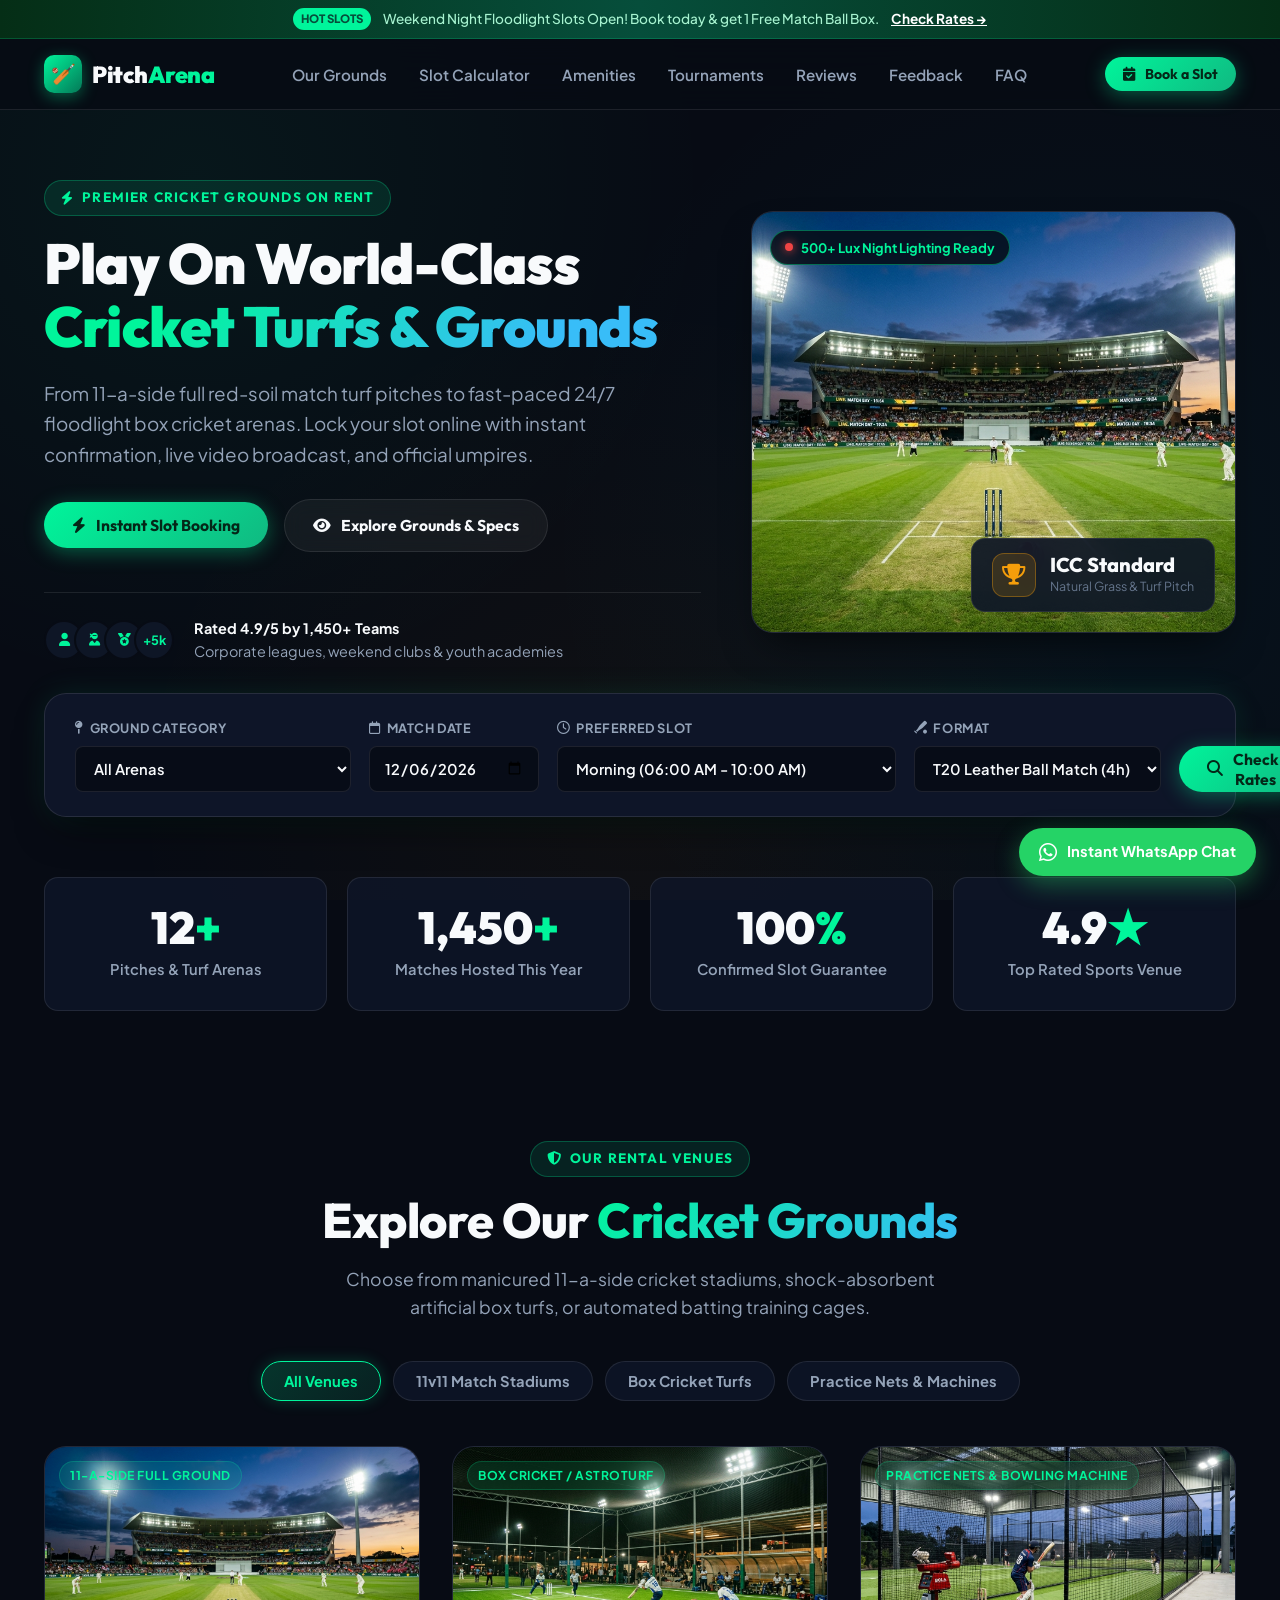
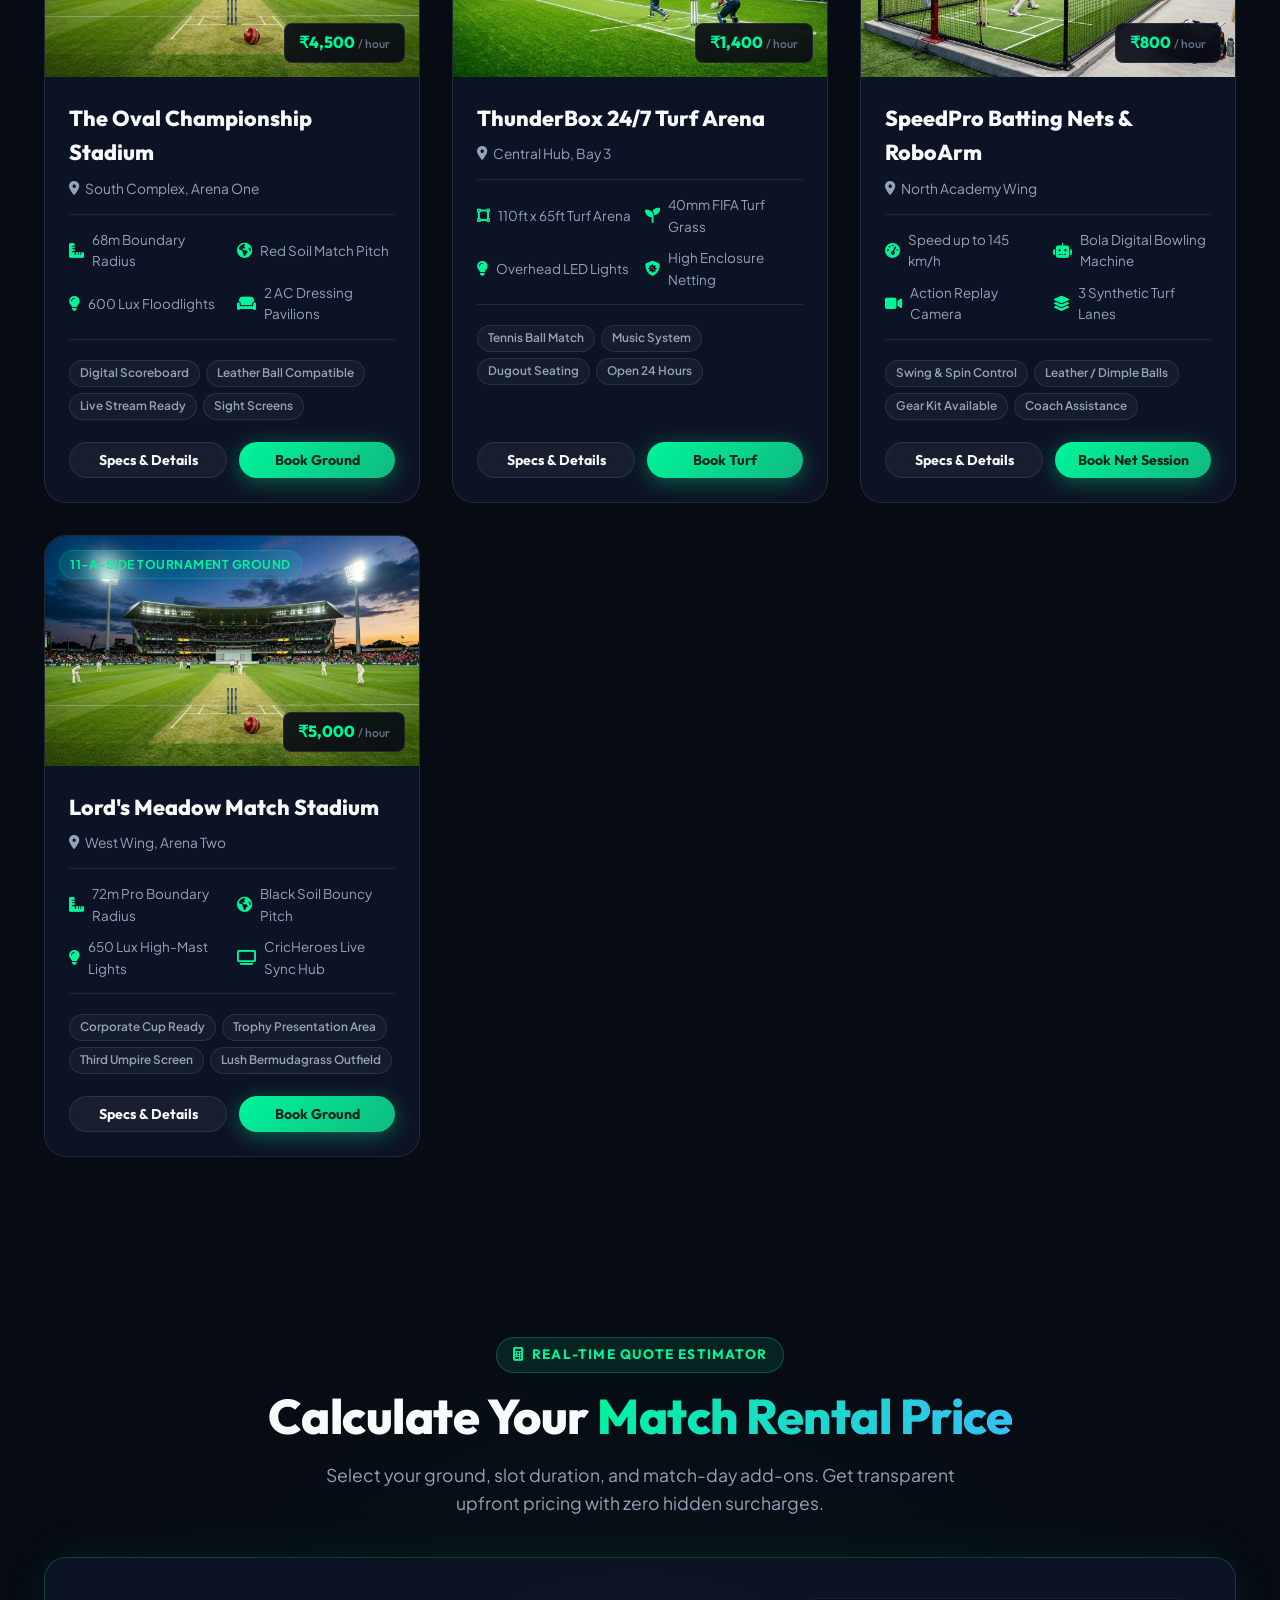
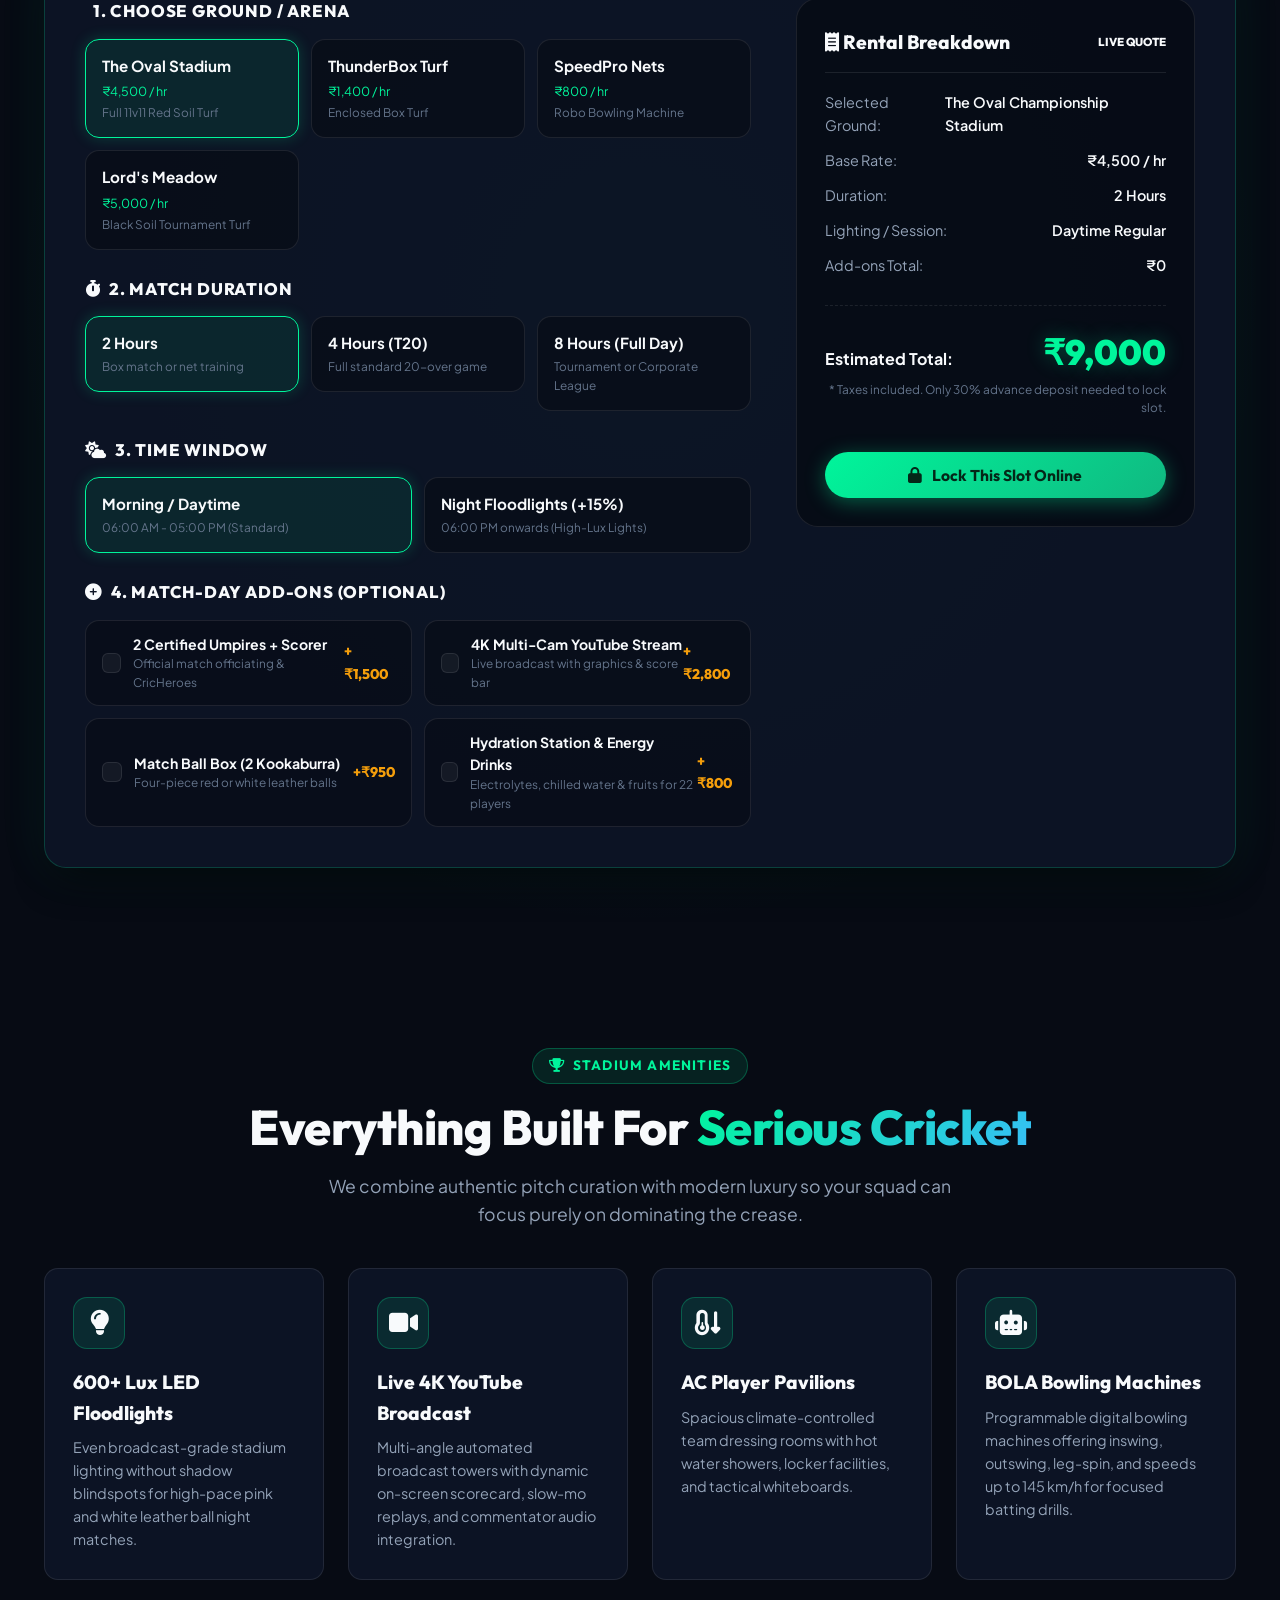
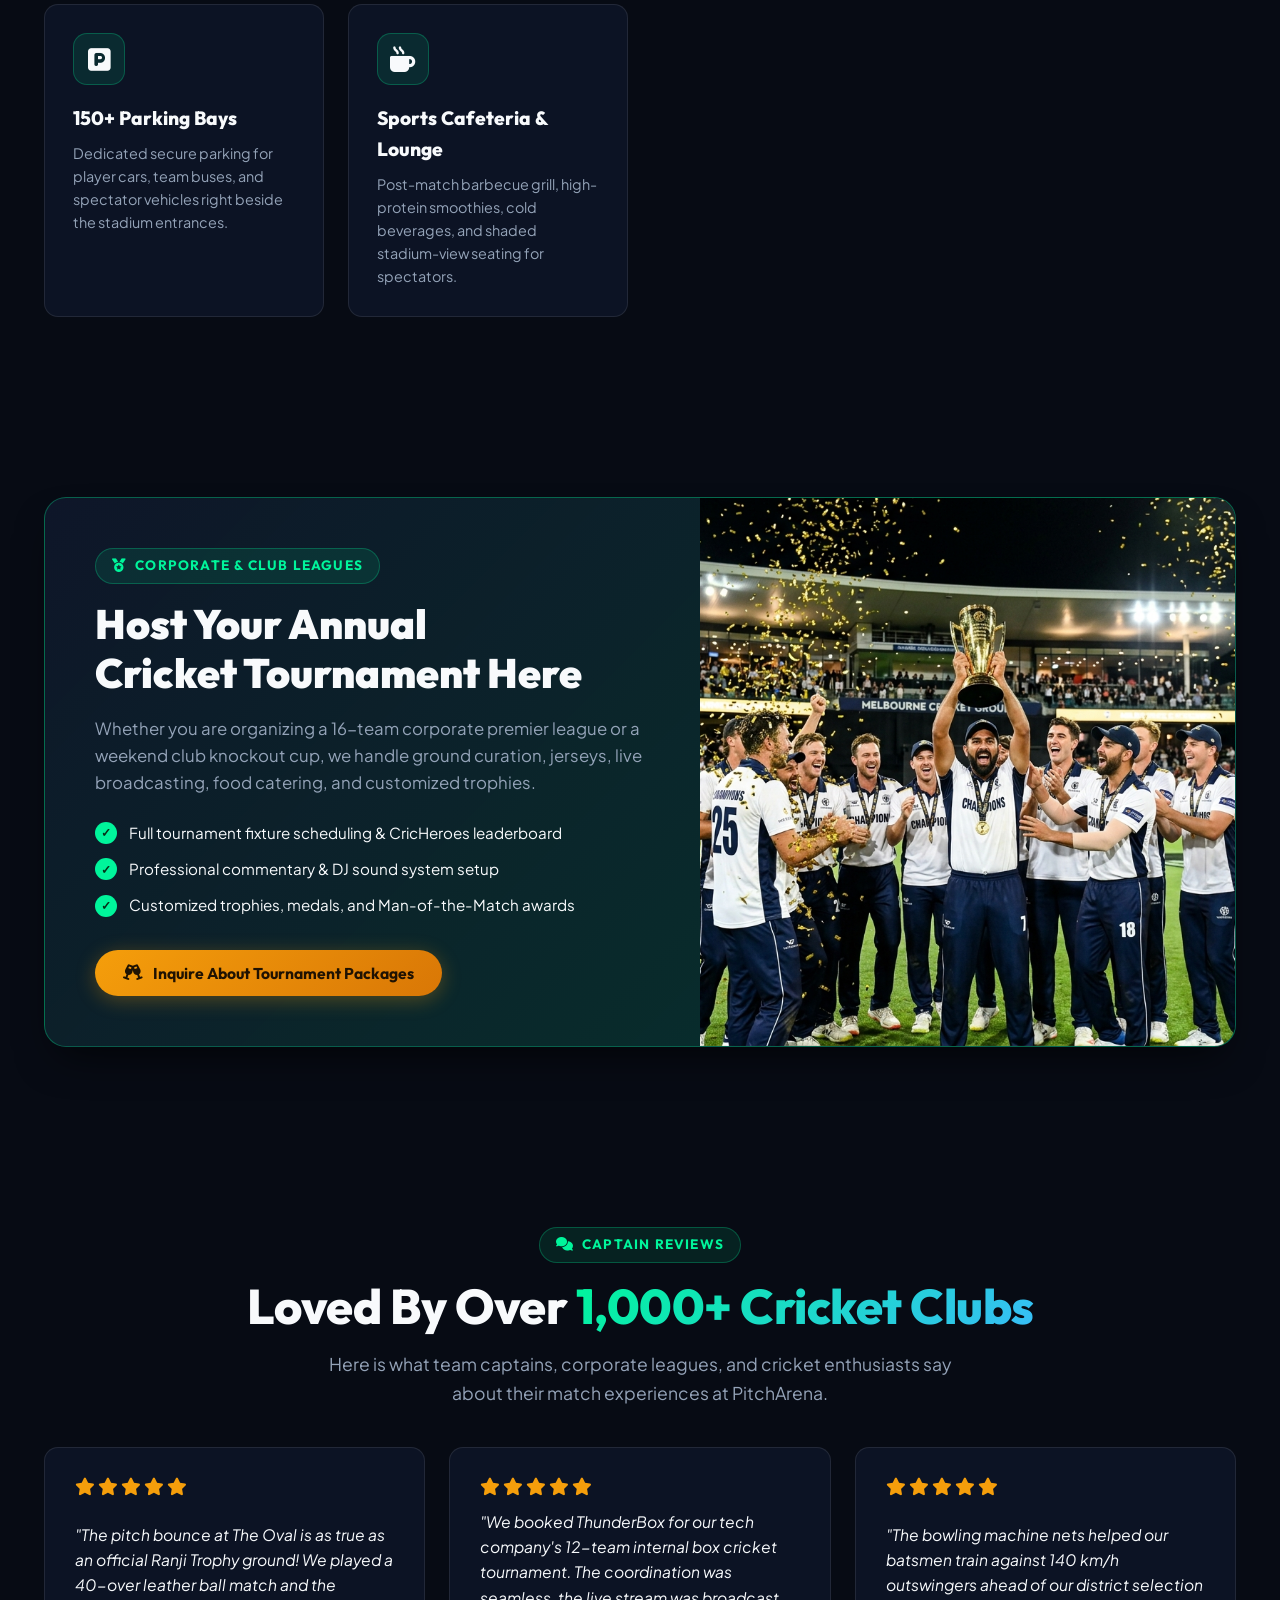
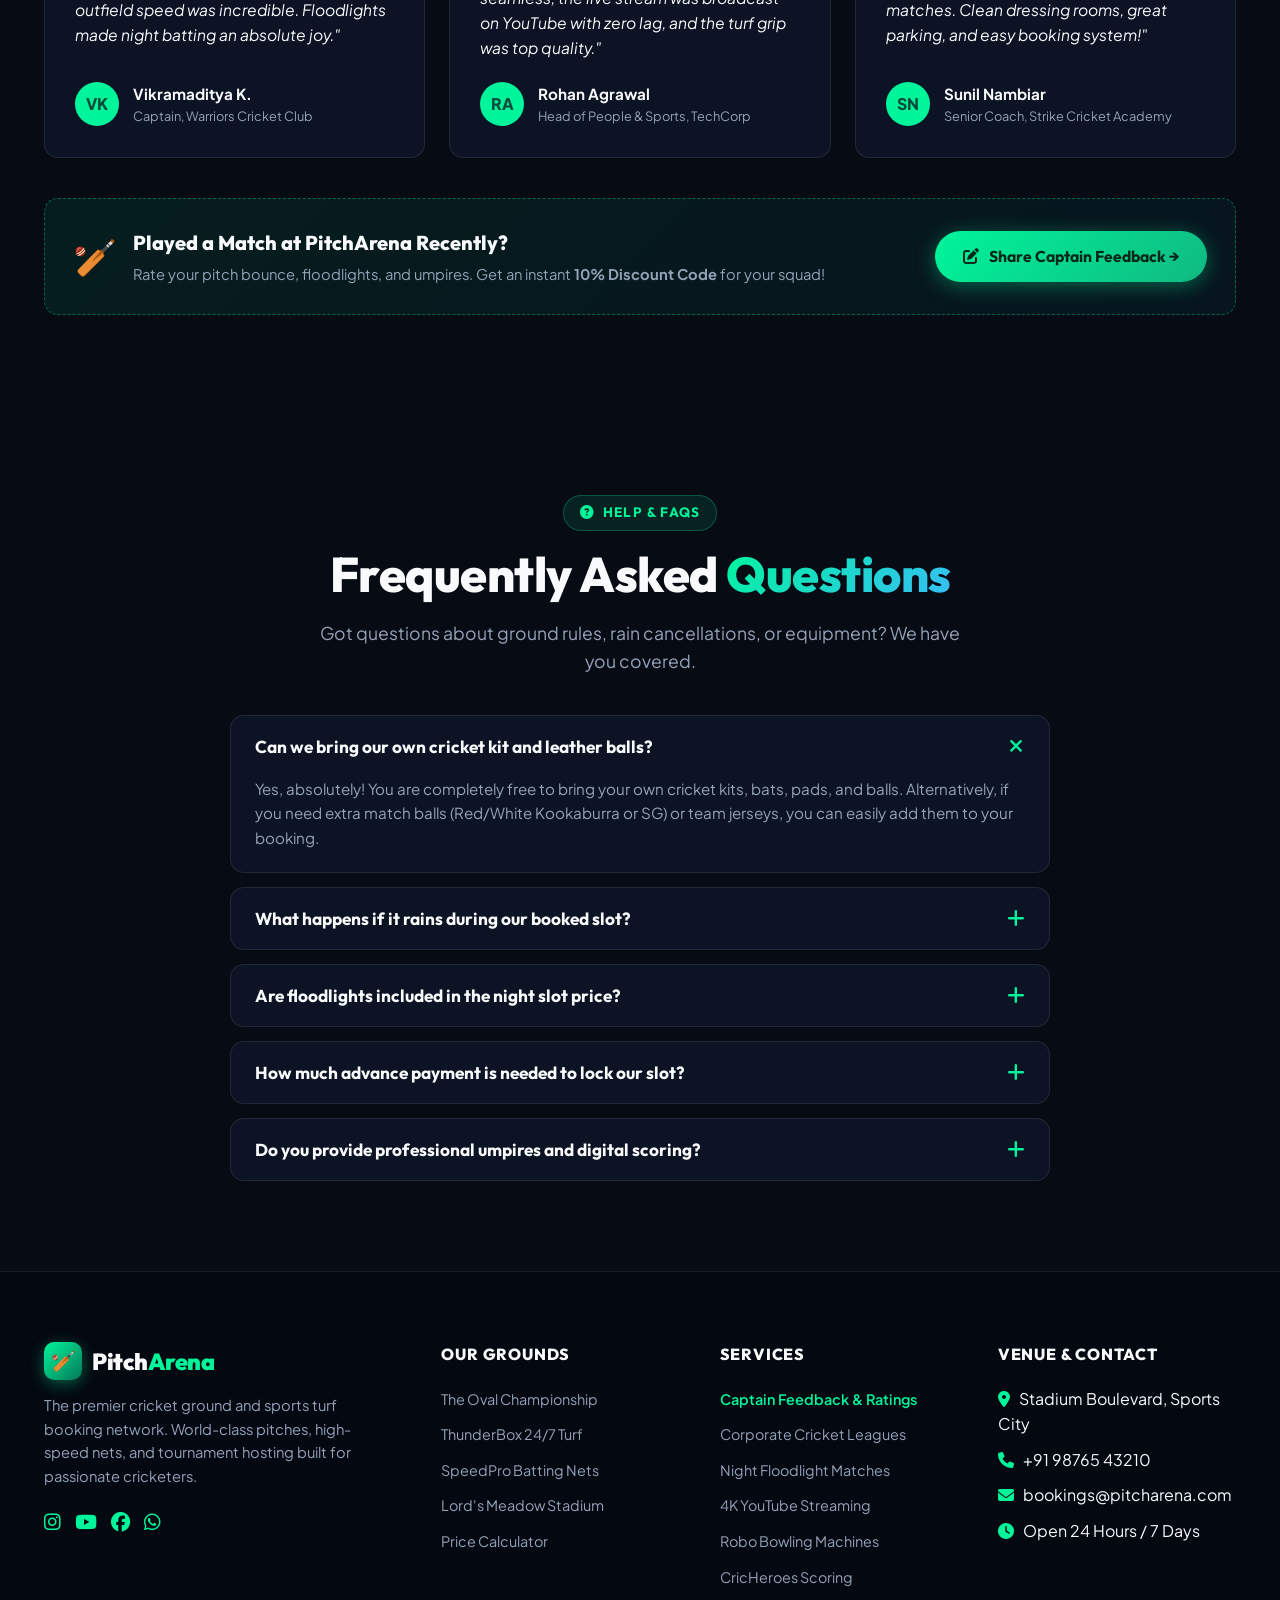
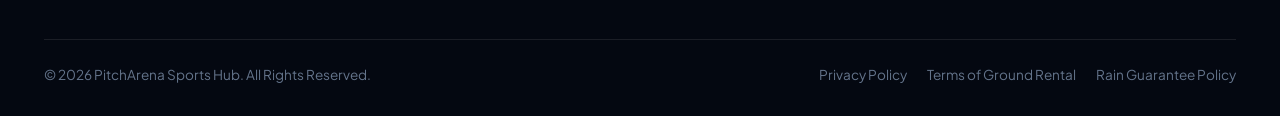
==== commit 5f8ffa1c: "feat: add captain feedback page with match review form and ratings system" ====
--- a/index.html
+++ b/index.html
@@ -39,6 +39,7 @@
         <li><a href="#amenities">Amenities</a></li>
         <li><a href="#tournaments">Tournaments</a></li>
         <li><a href="#reviews">Reviews</a></li>
+        <li><a href="feedback.html">Feedback</a></li>
         <li><a href="#faq">FAQ</a></li>
       </ul>
 
@@ -688,6 +689,20 @@
             </div>
           </div>
         </div>
+      </div>
+
+      <!-- Feedback CTA Banner -->
+      <div style="margin-top: 40px; background: linear-gradient(135deg, rgba(0, 245, 155, 0.08) 0%, rgba(6, 182, 212, 0.06) 100%); border: 1px dashed rgba(0, 245, 155, 0.35); border-radius: var(--radius-md); padding: 28px; display: flex; align-items: center; justify-content: space-between; flex-wrap: wrap; gap: 20px;">
+        <div style="display: flex; align-items: center; gap: 16px;">
+          <div style="font-size: 2.2rem; color: var(--accent-neon);">🏏</div>
+          <div>
+            <h3 style="font-family: var(--font-heading); font-size: 1.25rem; font-weight: 800; color: var(--text-main); margin-bottom: 4px;">Played a Match at PitchArena Recently?</h3>
+            <p style="color: var(--text-secondary); font-size: 0.92rem; margin: 0;">Rate your pitch bounce, floodlights, and umpires. Get an instant <strong>10% Discount Code</strong> for your squad!</p>
+          </div>
+        </div>
+        <a href="feedback.html" class="btn btn-primary" style="white-space: nowrap;">
+          <i class="fa-solid fa-pen-to-square"></i> Share Captain Feedback →
+        </a>
       </div>
     </div>
   </section>
@@ -789,6 +804,7 @@
         <div class="footer-col">
           <h4>Services</h4>
           <ul class="footer-links">
+            <li><a href="feedback.html" style="color: var(--accent-neon); font-weight: 600;">Captain Feedback &amp; Ratings</a></li>
             <li><a href="#tournaments">Corporate Cricket Leagues</a></li>
             <li><a href="#amenities">Night Floodlight Matches</a></li>
             <li><a href="#amenities">4K YouTube Streaming</a></li>
--- a/styles.css
+++ b/styles.css
@@ -1691,3 +1691,981 @@
     text-align: center;
   }
 }
+
+/* ==========================================================================
+   FEEDBACK & CAPTAIN REVIEWS PAGE STYLES
+   ========================================================================== */
+
+.feedback-hero {
+  padding: 130px 0 50px;
+  position: relative;
+  overflow: hidden;
+  text-align: center;
+}
+
+.feedback-hero::before {
+  content: '';
+  position: absolute;
+  top: 10%;
+  left: 50%;
+  transform: translateX(-50%);
+  width: 700px;
+  height: 350px;
+  background: radial-gradient(circle, rgba(0, 245, 155, 0.12) 0%, rgba(6, 182, 212, 0.05) 50%, transparent 80%);
+  filter: blur(60px);
+  pointer-events: none;
+  z-index: 0;
+}
+
+.feedback-hero .container {
+  position: relative;
+  z-index: 1;
+}
+
+.feedback-hero-headline {
+  font-family: var(--font-heading);
+  font-size: clamp(2.2rem, 4.5vw, 3.8rem);
+  font-weight: 800;
+  line-height: 1.15;
+  letter-spacing: -0.8px;
+  color: var(--text-main);
+  margin-bottom: 16px;
+}
+
+.feedback-hero-lead {
+  font-size: 1.15rem;
+  color: var(--text-secondary);
+  max-width: 680px;
+  margin: 0 auto 32px;
+}
+
+.hero-stats-strip {
+  display: flex;
+  flex-wrap: wrap;
+  align-items: center;
+  justify-content: center;
+  gap: 16px;
+  margin-top: 24px;
+}
+
+.stat-pill {
+  display: inline-flex;
+  align-items: center;
+  gap: 10px;
+  padding: 10px 20px;
+  background: rgba(15, 23, 42, 0.7);
+  border: 1px solid var(--border-glass);
+  border-radius: var(--radius-full);
+  font-size: 0.9rem;
+  color: var(--text-main);
+  backdrop-filter: blur(8px);
+}
+
+.stat-pill i {
+  color: var(--accent-neon);
+}
+
+.stat-pill strong {
+  color: var(--accent-gold);
+}
+
+/* Feedback Main Layout */
+.feedback-section {
+  padding: 30px 0 90px;
+}
+
+.feedback-grid {
+  display: grid;
+  grid-template-columns: 1.35fr 1fr;
+  gap: 36px;
+  align-items: start;
+}
+
+/* Feedback Form Card */
+.feedback-form-card {
+  background: var(--bg-card);
+  border: 1px solid var(--border-glass);
+  border-radius: var(--radius-lg);
+  padding: 38px;
+  backdrop-filter: blur(16px);
+  box-shadow: var(--card-shadow);
+  position: relative;
+}
+
+.feedback-form-card::before {
+  content: '';
+  position: absolute;
+  top: 0;
+  left: 0;
+  right: 0;
+  height: 3px;
+  background: linear-gradient(90deg, var(--accent-neon), var(--accent-cyan), var(--accent-gold));
+  border-radius: var(--radius-lg) var(--radius-lg) 0 0;
+}
+
+.form-header-group {
+  margin-bottom: 28px;
+}
+
+.form-header-title {
+  font-family: var(--font-heading);
+  font-size: 1.55rem;
+  font-weight: 800;
+  color: var(--text-main);
+  display: flex;
+  align-items: center;
+  gap: 12px;
+}
+
+.form-header-title i {
+  color: var(--accent-neon);
+}
+
+.form-header-desc {
+  font-size: 0.95rem;
+  color: var(--text-secondary);
+  margin-top: 6px;
+}
+
+.feedback-form-group {
+  margin-bottom: 24px;
+}
+
+.feedback-label {
+  display: flex;
+  justify-content: space-between;
+  align-items: center;
+  font-size: 0.85rem;
+  font-weight: 700;
+  color: var(--text-secondary);
+  text-transform: uppercase;
+  letter-spacing: 0.5px;
+  margin-bottom: 10px;
+}
+
+.feedback-label span.req {
+  color: var(--accent-neon);
+}
+
+.feedback-label small {
+  text-transform: none;
+  color: var(--text-muted);
+  font-weight: 400;
+}
+
+/* Interactive Star Rating Selector */
+.star-selector-box {
+  background: rgba(7, 11, 20, 0.7);
+  border: 1px solid var(--border-glass);
+  border-radius: var(--radius-md);
+  padding: 20px;
+  display: flex;
+  flex-direction: column;
+  align-items: center;
+  gap: 12px;
+  transition: var(--trans-fast);
+}
+
+.star-selector-box:hover {
+  border-color: rgba(245, 158, 11, 0.35);
+}
+
+.star-rating-inputs {
+  display: flex;
+  gap: 10px;
+  direction: ltr;
+}
+
+.star-btn {
+  font-size: 2.2rem;
+  color: rgba(255, 255, 255, 0.2);
+  cursor: pointer;
+  transition: transform 0.2s cubic-bezier(0.175, 0.885, 0.32, 1.275), color 0.15s ease;
+  padding: 4px;
+}
+
+.star-btn:hover {
+  transform: scale(1.22);
+}
+
+.star-btn.hover-active,
+.star-btn.active {
+  color: var(--accent-gold);
+  text-shadow: 0 0 16px rgba(245, 158, 11, 0.6);
+}
+
+.rating-status-text {
+  font-family: var(--font-heading);
+  font-size: 1.05rem;
+  font-weight: 700;
+  color: var(--accent-gold);
+  min-height: 26px;
+  display: flex;
+  align-items: center;
+  gap: 8px;
+}
+
+/* Dimensions Rating Grid */
+.dimension-ratings-grid {
+  display: grid;
+  grid-template-columns: 1fr 1fr;
+  gap: 14px;
+  margin-top: 10px;
+}
+
+.dimension-card {
+  background: rgba(7, 11, 20, 0.6);
+  border: 1px solid var(--border-glass);
+  border-radius: var(--radius-sm);
+  padding: 14px;
+  display: flex;
+  flex-direction: column;
+  gap: 8px;
+}
+
+.dimension-header {
+  display: flex;
+  align-items: center;
+  gap: 8px;
+  font-size: 0.86rem;
+  font-weight: 700;
+  color: var(--text-main);
+}
+
+.dimension-header i {
+  color: var(--accent-neon);
+  font-size: 0.95rem;
+}
+
+.dimension-stars {
+  display: flex;
+  gap: 6px;
+}
+
+.dim-star-btn {
+  font-size: 1.2rem;
+  color: rgba(255, 255, 255, 0.2);
+  cursor: pointer;
+  transition: var(--trans-fast);
+}
+
+.dim-star-btn.active {
+  color: var(--accent-gold);
+}
+
+/* Ground Selector Grid in Form */
+.ground-cards-grid {
+  display: grid;
+  grid-template-columns: repeat(2, 1fr);
+  gap: 12px;
+}
+
+.ground-option-card {
+  background: rgba(7, 11, 20, 0.6);
+  border: 1px solid var(--border-glass);
+  border-radius: var(--radius-sm);
+  padding: 14px;
+  cursor: pointer;
+  transition: var(--trans-fast);
+  display: flex;
+  align-items: flex-start;
+  gap: 12px;
+  user-select: none;
+}
+
+.ground-option-card:hover {
+  background: rgba(22, 33, 58, 0.6);
+  border-color: rgba(0, 245, 155, 0.35);
+}
+
+.ground-option-card.selected {
+  background: rgba(0, 245, 155, 0.08);
+  border-color: var(--accent-neon);
+  box-shadow: 0 0 16px rgba(0, 245, 155, 0.15);
+}
+
+.ground-option-radio {
+  margin-top: 3px;
+  accent-color: var(--accent-neon);
+}
+
+.ground-opt-name {
+  font-weight: 700;
+  font-size: 0.9rem;
+  color: var(--text-main);
+}
+
+.ground-opt-type {
+  font-size: 0.78rem;
+  color: var(--text-secondary);
+}
+
+/* Tag Chips */
+.tag-chips-wrap {
+  display: flex;
+  flex-wrap: wrap;
+  gap: 9px;
+  margin-top: 8px;
+}
+
+.tag-chip {
+  padding: 7px 14px;
+  border-radius: var(--radius-full);
+  background: rgba(255, 255, 255, 0.04);
+  border: 1px solid var(--border-glass);
+  color: var(--text-secondary);
+  font-size: 0.82rem;
+  font-weight: 600;
+  cursor: pointer;
+  transition: var(--trans-fast);
+  display: inline-flex;
+  align-items: center;
+  gap: 6px;
+  user-select: none;
+}
+
+.tag-chip:hover {
+  background: rgba(255, 255, 255, 0.09);
+  color: var(--text-main);
+}
+
+.tag-chip.selected {
+  background: rgba(0, 245, 155, 0.15);
+  border-color: var(--accent-neon);
+  color: var(--accent-neon);
+  box-shadow: 0 0 12px rgba(0, 245, 155, 0.2);
+}
+
+/* Recommendation Option Buttons */
+.rec-options-row {
+  display: grid;
+  grid-template-columns: repeat(3, 1fr);
+  gap: 10px;
+}
+
+.rec-btn {
+  background: rgba(7, 11, 20, 0.6);
+  border: 1px solid var(--border-glass);
+  border-radius: var(--radius-sm);
+  padding: 12px;
+  text-align: center;
+  font-size: 0.88rem;
+  font-weight: 700;
+  color: var(--text-secondary);
+  cursor: pointer;
+  transition: var(--trans-fast);
+}
+
+.rec-btn:hover {
+  border-color: rgba(255, 255, 255, 0.3);
+  color: var(--text-main);
+}
+
+.rec-btn.selected {
+  background: rgba(0, 245, 155, 0.12);
+  border-color: var(--accent-neon);
+  color: var(--accent-neon);
+}
+
+/* Feedback Reward Incentive Banner */
+.feedback-reward-callout {
+  background: linear-gradient(135deg, rgba(245, 158, 11, 0.12) 0%, rgba(255, 120, 73, 0.08) 100%);
+  border: 1px dashed rgba(245, 158, 11, 0.4);
+  border-radius: var(--radius-md);
+  padding: 16px 20px;
+  display: flex;
+  align-items: center;
+  gap: 16px;
+  margin-bottom: 28px;
+}
+
+.reward-callout-icon {
+  font-size: 1.8rem;
+  color: var(--accent-gold);
+}
+
+.reward-callout-text h4 {
+  font-family: var(--font-heading);
+  font-size: 0.98rem;
+  font-weight: 800;
+  color: var(--accent-gold);
+}
+
+.reward-callout-text p {
+  font-size: 0.84rem;
+  color: var(--text-secondary);
+  margin-top: 2px;
+}
+
+/* Feedback Sidebar / Analytics */
+.feedback-sidebar {
+  display: flex;
+  flex-direction: column;
+  gap: 24px;
+  position: sticky;
+  top: 90px;
+}
+
+.scorecard-card {
+  background: var(--bg-card);
+  border: 1px solid var(--border-glass);
+  border-radius: var(--radius-lg);
+  padding: 32px;
+  backdrop-filter: blur(16px);
+  box-shadow: var(--card-shadow);
+}
+
+.scorecard-header {
+  text-align: center;
+  padding-bottom: 24px;
+  border-bottom: 1px solid var(--border-glass);
+  margin-bottom: 24px;
+}
+
+.scorecard-big-number {
+  font-family: var(--font-heading);
+  font-size: 4.2rem;
+  font-weight: 900;
+  line-height: 1;
+  color: var(--text-main);
+  background: linear-gradient(135deg, #f59e0b 0%, #ff7849 100%);
+  -webkit-background-clip: text;
+  -webkit-text-fill-color: transparent;
+}
+
+.scorecard-stars {
+  color: var(--accent-gold);
+  font-size: 1.4rem;
+  margin: 8px 0;
+  display: flex;
+  justify-content: center;
+  gap: 4px;
+}
+
+.scorecard-caption {
+  font-size: 0.88rem;
+  color: var(--text-secondary);
+}
+
+/* Rating Breakdown Progress Bars */
+.rating-bars-list {
+  display: flex;
+  flex-direction: column;
+  gap: 10px;
+  margin-bottom: 24px;
+}
+
+.rating-bar-row {
+  display: grid;
+  grid-template-columns: 45px 1fr 40px;
+  align-items: center;
+  gap: 10px;
+  font-size: 0.82rem;
+}
+
+.rating-bar-row span {
+  color: var(--text-secondary);
+}
+
+.bar-track {
+  height: 8px;
+  background: rgba(255, 255, 255, 0.08);
+  border-radius: 4px;
+  overflow: hidden;
+}
+
+.bar-fill {
+  height: 100%;
+  border-radius: 4px;
+  background: linear-gradient(90deg, var(--accent-neon), var(--accent-gold));
+  transition: width 0.6s ease;
+}
+
+.bar-pct {
+  text-align: right;
+  font-weight: 700;
+  color: var(--text-main);
+}
+
+/* Dimension Metrics in Sidebar */
+.dim-metrics-list {
+  display: flex;
+  flex-direction: column;
+  gap: 12px;
+  padding-top: 20px;
+  border-top: 1px solid var(--border-glass);
+}
+
+.dim-metric-item {
+  display: flex;
+  justify-content: space-between;
+  align-items: center;
+  font-size: 0.88rem;
+}
+
+.dim-metric-name {
+  color: var(--text-secondary);
+  display: flex;
+  align-items: center;
+  gap: 8px;
+}
+
+.dim-metric-name i {
+  color: var(--accent-neon);
+}
+
+.dim-metric-val {
+  font-weight: 800;
+  color: var(--accent-neon);
+}
+
+/* Ground Curator Commitment Card */
+.curator-pledge-card {
+  background: rgba(0, 245, 155, 0.04);
+  border: 1px solid rgba(0, 245, 155, 0.25);
+  border-radius: var(--radius-lg);
+  padding: 24px;
+}
+
+.curator-pledge-card h4 {
+  font-family: var(--font-heading);
+  font-size: 1.05rem;
+  font-weight: 800;
+  color: var(--accent-neon);
+  display: flex;
+  align-items: center;
+  gap: 10px;
+  margin-bottom: 10px;
+}
+
+.curator-pledge-card p {
+  font-size: 0.88rem;
+  color: var(--text-secondary);
+  line-height: 1.55;
+}
+
+.curator-badge-row {
+  display: flex;
+  align-items: center;
+  gap: 12px;
+  margin-top: 16px;
+  padding-top: 14px;
+  border-top: 1px solid rgba(0, 245, 155, 0.15);
+}
+
+.curator-avatar-icon {
+  width: 40px;
+  height: 40px;
+  border-radius: 50%;
+  background: var(--accent-neon);
+  color: #042718;
+  display: flex;
+  align-items: center;
+  justify-content: center;
+  font-weight: 800;
+  font-size: 1.1rem;
+}
+
+.curator-sign-text {
+  font-size: 0.82rem;
+  color: var(--text-main);
+  font-weight: 700;
+}
+
+.curator-sign-sub {
+  font-size: 0.74rem;
+  color: var(--text-muted);
+}
+
+/* ==========================================================================
+   FEEDBACK REVIEWS FEED & EXPLORER
+   ========================================================================== */
+
+.reviews-feed-section {
+  padding: 40px 0 100px;
+  border-top: 1px solid var(--border-glass);
+}
+
+.feed-header {
+  display: flex;
+  justify-content: space-between;
+  align-items: flex-end;
+  margin-bottom: 30px;
+  flex-wrap: wrap;
+  gap: 20px;
+}
+
+.feed-title-box h2 {
+  font-family: var(--font-heading);
+  font-size: 2rem;
+  font-weight: 800;
+  color: var(--text-main);
+}
+
+.feed-title-box p {
+  color: var(--text-secondary);
+  font-size: 0.95rem;
+  margin-top: 4px;
+}
+
+.feed-controls {
+  display: flex;
+  flex-wrap: wrap;
+  align-items: center;
+  gap: 12px;
+}
+
+.search-box {
+  position: relative;
+  min-width: 240px;
+}
+
+.search-box i {
+  position: absolute;
+  left: 14px;
+  top: 50%;
+  transform: translateY(-50%);
+  color: var(--text-muted);
+  font-size: 0.88rem;
+}
+
+.search-box input {
+  width: 100%;
+  background: rgba(15, 23, 42, 0.8);
+  border: 1px solid var(--border-glass);
+  border-radius: var(--radius-full);
+  padding: 10px 16px 10px 38px;
+  color: var(--text-main);
+  font-size: 0.88rem;
+  outline: none;
+  transition: var(--trans-fast);
+}
+
+.search-box input:focus {
+  border-color: var(--accent-neon);
+  box-shadow: 0 0 12px rgba(0, 245, 155, 0.2);
+}
+
+.sort-select {
+  background: rgba(15, 23, 42, 0.8);
+  border: 1px solid var(--border-glass);
+  border-radius: var(--radius-full);
+  padding: 10px 18px;
+  color: var(--text-main);
+  font-size: 0.88rem;
+  outline: none;
+  cursor: pointer;
+}
+
+/* Category Filter Tabs */
+.filter-tabs-strip {
+  display: flex;
+  align-items: center;
+  gap: 8px;
+  overflow-x: auto;
+  padding-bottom: 8px;
+  margin-bottom: 28px;
+}
+
+.filter-tab {
+  padding: 8px 18px;
+  background: rgba(255, 255, 255, 0.04);
+  border: 1px solid var(--border-glass);
+  border-radius: var(--radius-full);
+  color: var(--text-secondary);
+  font-size: 0.86rem;
+  font-weight: 700;
+  cursor: pointer;
+  white-space: nowrap;
+  transition: var(--trans-fast);
+}
+
+.filter-tab:hover {
+  background: rgba(255, 255, 255, 0.1);
+  color: var(--text-main);
+}
+
+.filter-tab.active {
+  background: var(--accent-neon);
+  border-color: var(--accent-neon);
+  color: #042718;
+  box-shadow: 0 0 15px rgba(0, 245, 155, 0.35);
+}
+
+/* Reviews Feed Cards Grid */
+.reviews-masonry-grid {
+  display: grid;
+  grid-template-columns: repeat(auto-fill, minmax(360px, 1fr));
+  gap: 24px;
+}
+
+.review-item-card {
+  background: var(--bg-card);
+  border: 1px solid var(--border-glass);
+  border-radius: var(--radius-md);
+  padding: 26px;
+  display: flex;
+  flex-direction: column;
+  justify-content: space-between;
+  transition: var(--trans-smooth);
+  position: relative;
+}
+
+.review-item-card:hover {
+  border-color: rgba(0, 245, 155, 0.35);
+  transform: translateY(-3px);
+  box-shadow: 0 15px 35px -10px rgba(0, 0, 0, 0.8);
+}
+
+.review-item-card.just-added {
+  border-color: var(--accent-neon);
+  box-shadow: 0 0 25px rgba(0, 245, 155, 0.25);
+  animation: glow-pulse 2s ease infinite alternate;
+}
+
+@keyframes glow-pulse {
+  from { box-shadow: 0 0 15px rgba(0, 245, 155, 0.2); }
+  to { box-shadow: 0 0 25px rgba(0, 245, 155, 0.45); }
+}
+
+.review-top-bar {
+  display: flex;
+  justify-content: space-between;
+  align-items: flex-start;
+  margin-bottom: 14px;
+}
+
+.ground-badge {
+  display: inline-flex;
+  align-items: center;
+  gap: 6px;
+  font-size: 0.76rem;
+  font-weight: 700;
+  text-transform: uppercase;
+  letter-spacing: 0.5px;
+  padding: 4px 10px;
+  border-radius: var(--radius-full);
+  background: rgba(0, 245, 155, 0.1);
+  color: var(--accent-neon);
+  border: 1px solid rgba(0, 245, 155, 0.2);
+}
+
+.ground-badge.box {
+  background: rgba(6, 182, 212, 0.1);
+  color: var(--accent-cyan);
+  border-color: rgba(6, 182, 212, 0.2);
+}
+
+.ground-badge.nets {
+  background: rgba(245, 158, 11, 0.1);
+  color: var(--accent-gold);
+  border-color: rgba(245, 158, 11, 0.2);
+}
+
+.verified-tag {
+  display: inline-flex;
+  align-items: center;
+  gap: 4px;
+  font-size: 0.74rem;
+  font-weight: 700;
+  color: var(--accent-neon);
+}
+
+.review-title-text {
+  font-family: var(--font-heading);
+  font-size: 1.15rem;
+  font-weight: 700;
+  color: var(--text-main);
+  margin-bottom: 10px;
+  line-height: 1.35;
+}
+
+.review-body-text {
+  font-size: 0.92rem;
+  color: var(--text-secondary);
+  line-height: 1.6;
+  margin-bottom: 18px;
+}
+
+.review-card-tags {
+  display: flex;
+  flex-wrap: wrap;
+  gap: 6px;
+  margin-bottom: 20px;
+}
+
+.review-tag-mini {
+  font-size: 0.72rem;
+  font-weight: 600;
+  padding: 3px 9px;
+  border-radius: var(--radius-full);
+  background: rgba(255, 255, 255, 0.05);
+  color: var(--text-secondary);
+}
+
+/* Staff Response Box */
+.staff-response-box {
+  background: rgba(7, 11, 20, 0.8);
+  border-left: 3px solid var(--accent-neon);
+  border-radius: 0 var(--radius-sm) var(--radius-sm) 0;
+  padding: 12px 14px;
+  margin-bottom: 18px;
+  font-size: 0.82rem;
+}
+
+.staff-resp-head {
+  display: flex;
+  align-items: center;
+  gap: 6px;
+  color: var(--accent-neon);
+  font-weight: 700;
+  margin-bottom: 4px;
+}
+
+.staff-resp-text {
+  color: var(--text-secondary);
+  line-height: 1.45;
+}
+
+.review-footer-bar {
+  display: flex;
+  justify-content: space-between;
+  align-items: center;
+  padding-top: 16px;
+  border-top: 1px solid var(--border-glass);
+}
+
+.reviewer-profile {
+  display: flex;
+  align-items: center;
+  gap: 12px;
+}
+
+.reviewer-avatar-circle {
+  width: 40px;
+  height: 40px;
+  border-radius: 50%;
+  background: linear-gradient(135deg, #00f59b 0%, #06b6d4 100%);
+  color: #042718;
+  font-weight: 800;
+  display: flex;
+  align-items: center;
+  justify-content: center;
+  font-size: 0.92rem;
+}
+
+.reviewer-info-name {
+  font-weight: 700;
+  font-size: 0.9rem;
+  color: var(--text-main);
+}
+
+.reviewer-info-team {
+  font-size: 0.76rem;
+  color: var(--text-secondary);
+}
+
+.review-helpful-action {
+  display: inline-flex;
+  align-items: center;
+  gap: 6px;
+  padding: 6px 12px;
+  border-radius: var(--radius-full);
+  background: rgba(255, 255, 255, 0.04);
+  border: 1px solid var(--border-glass);
+  font-size: 0.78rem;
+  font-weight: 600;
+  color: var(--text-secondary);
+  cursor: pointer;
+  transition: var(--trans-fast);
+}
+
+.review-helpful-action:hover {
+  background: rgba(255, 255, 255, 0.1);
+  color: var(--text-main);
+}
+
+.review-helpful-action.voted {
+  background: rgba(0, 245, 155, 0.12);
+  border-color: var(--accent-neon);
+  color: var(--accent-neon);
+}
+
+/* Discount Voucher Reward Box in Modal */
+.reward-voucher-box {
+  background: linear-gradient(135deg, rgba(245, 158, 11, 0.15) 0%, rgba(0, 245, 155, 0.1) 100%);
+  border: 2px dashed var(--accent-gold);
+  border-radius: var(--radius-md);
+  padding: 20px;
+  margin: 18px 0;
+  text-align: center;
+}
+
+.voucher-code-display {
+  display: flex;
+  align-items: center;
+  justify-content: center;
+  gap: 12px;
+  margin: 12px 0 8px;
+}
+
+.voucher-code-text {
+  font-family: var(--font-heading);
+  font-size: 1.5rem;
+  font-weight: 900;
+  letter-spacing: 2px;
+  color: var(--accent-gold);
+  background: rgba(7, 11, 20, 0.9);
+  padding: 8px 18px;
+  border-radius: var(--radius-sm);
+  border: 1px solid rgba(245, 158, 11, 0.4);
+}
+
+.copy-voucher-btn {
+  padding: 8px 14px;
+  background: var(--accent-gold);
+  color: #1a0f00;
+  border-radius: var(--radius-sm);
+  font-weight: 700;
+  font-size: 0.85rem;
+  display: inline-flex;
+  align-items: center;
+  gap: 6px;
+  transition: var(--trans-fast);
+}
+
+.copy-voucher-btn:hover {
+  background: #fbbd24;
+  transform: translateY(-2px);
+}
+
+/* Responsive Overrides for Feedback Page */
+@media (max-width: 1024px) {
+  .feedback-grid {
+    grid-template-columns: 1fr;
+  }
+  .feedback-sidebar {
+    position: static;
+  }
+  .reviews-masonry-grid {
+    grid-template-columns: repeat(2, 1fr);
+  }
+}
+
+@media (max-width: 768px) {
+  .ground-cards-grid,
+  .dimension-ratings-grid,
+  .rec-options-row {
+    grid-template-columns: 1fr;
+  }
+  .reviews-masonry-grid {
+    grid-template-columns: 1fr;
+  }
+  .feedback-form-card {
+    padding: 24px 18px;
+  }
+  .scorecard-card {
+    padding: 24px 18px;
+  }
+}
+
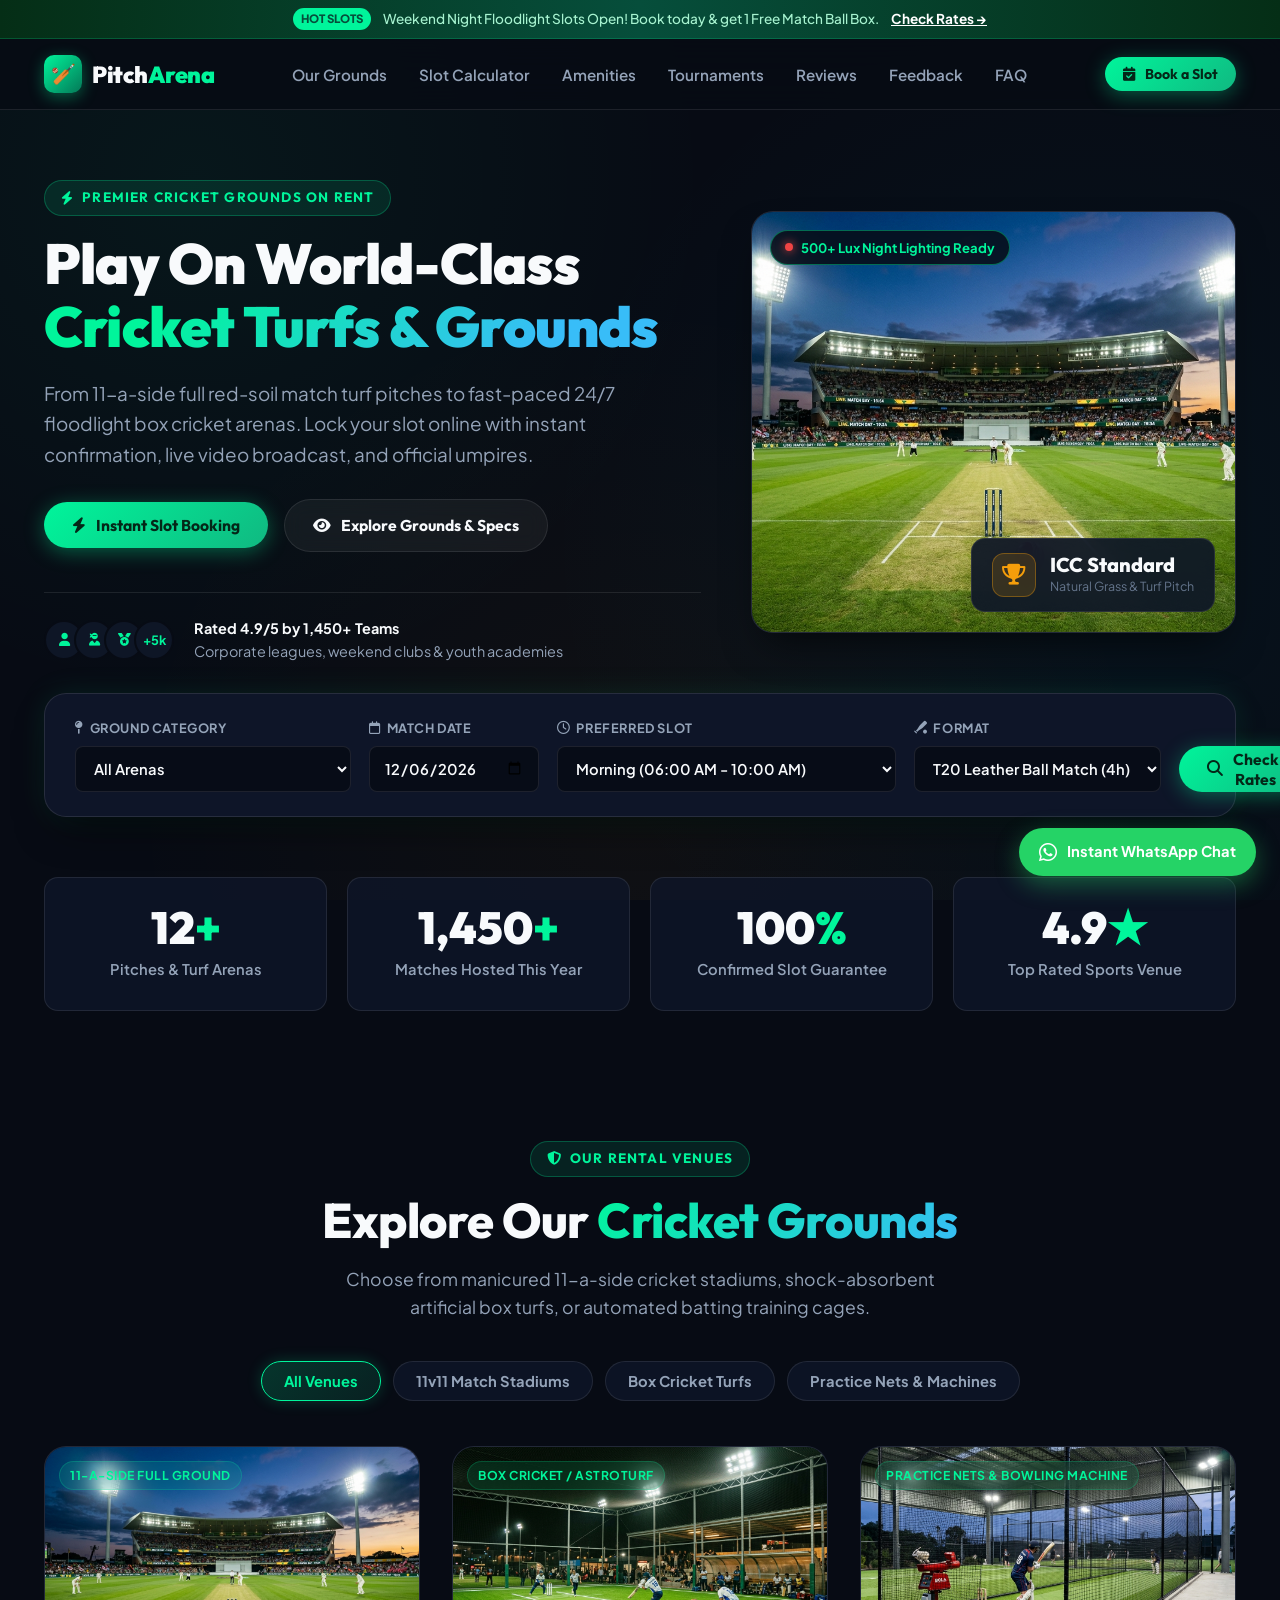
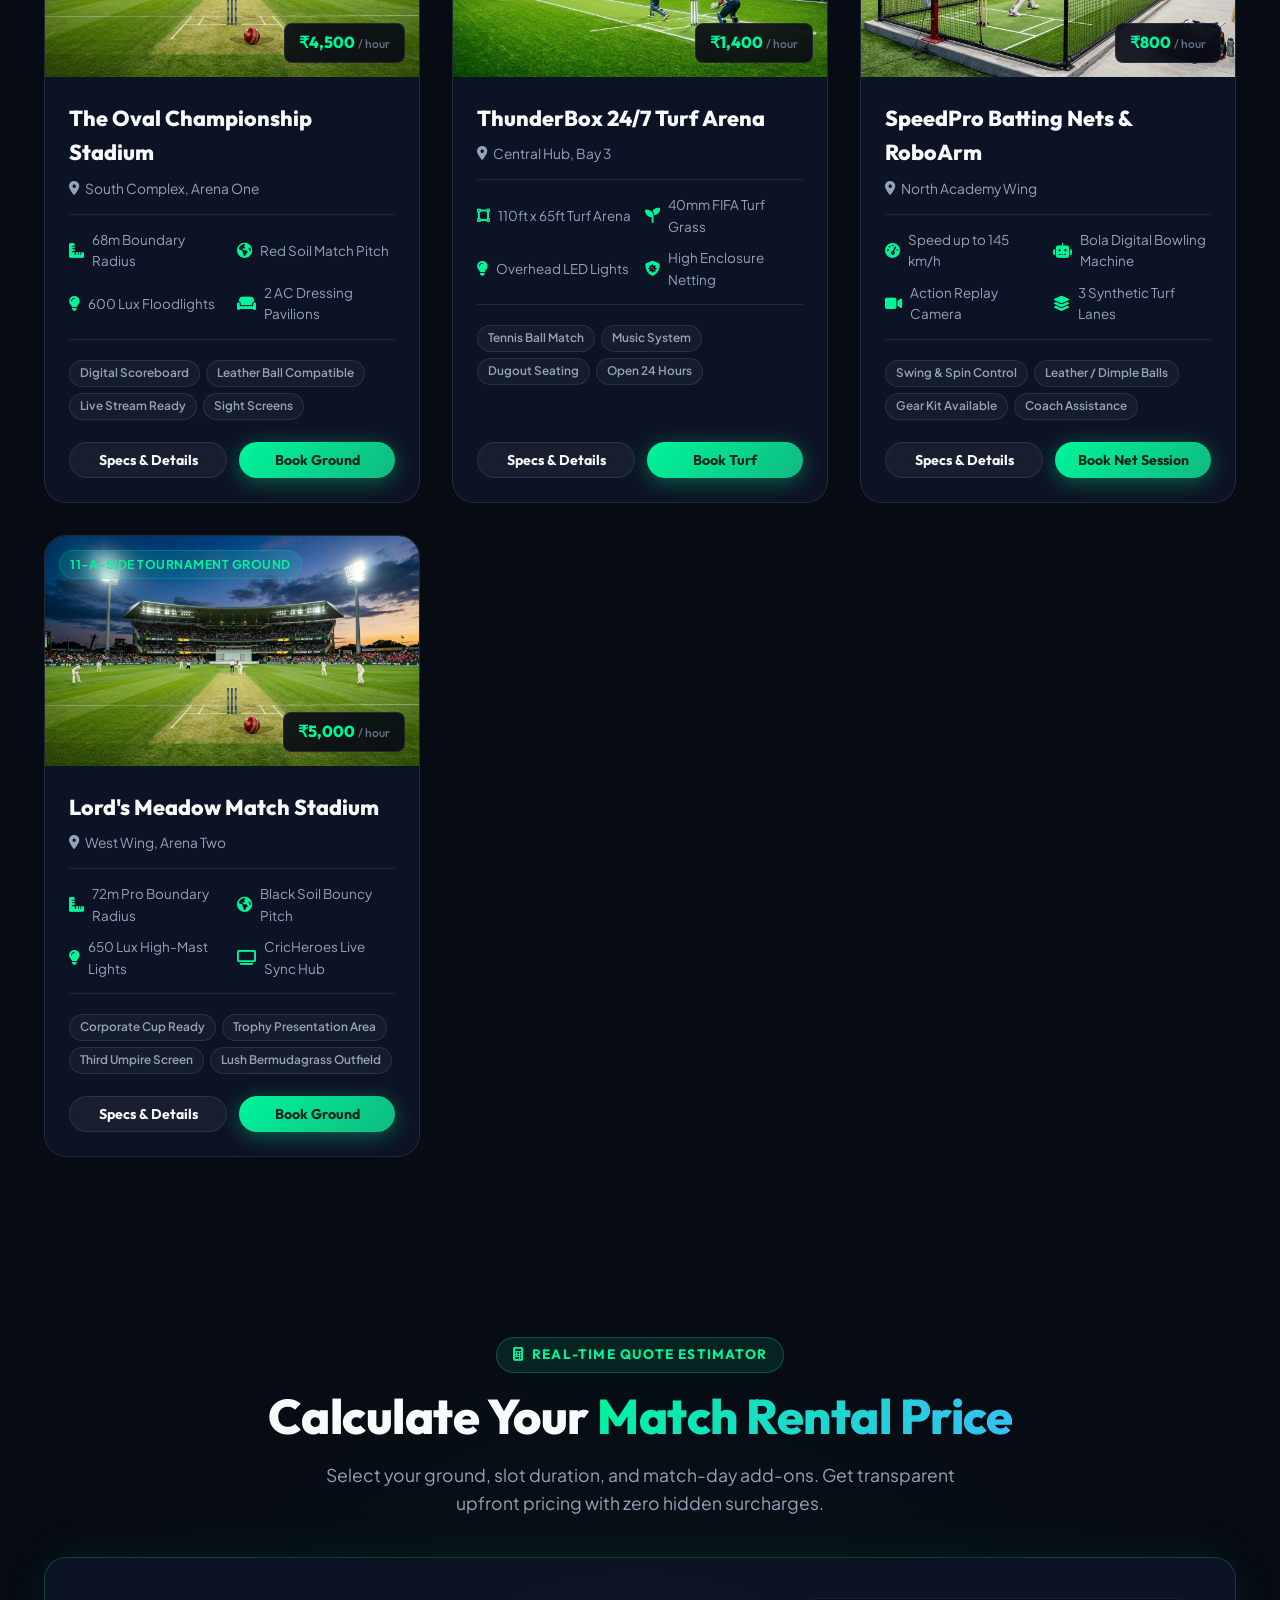
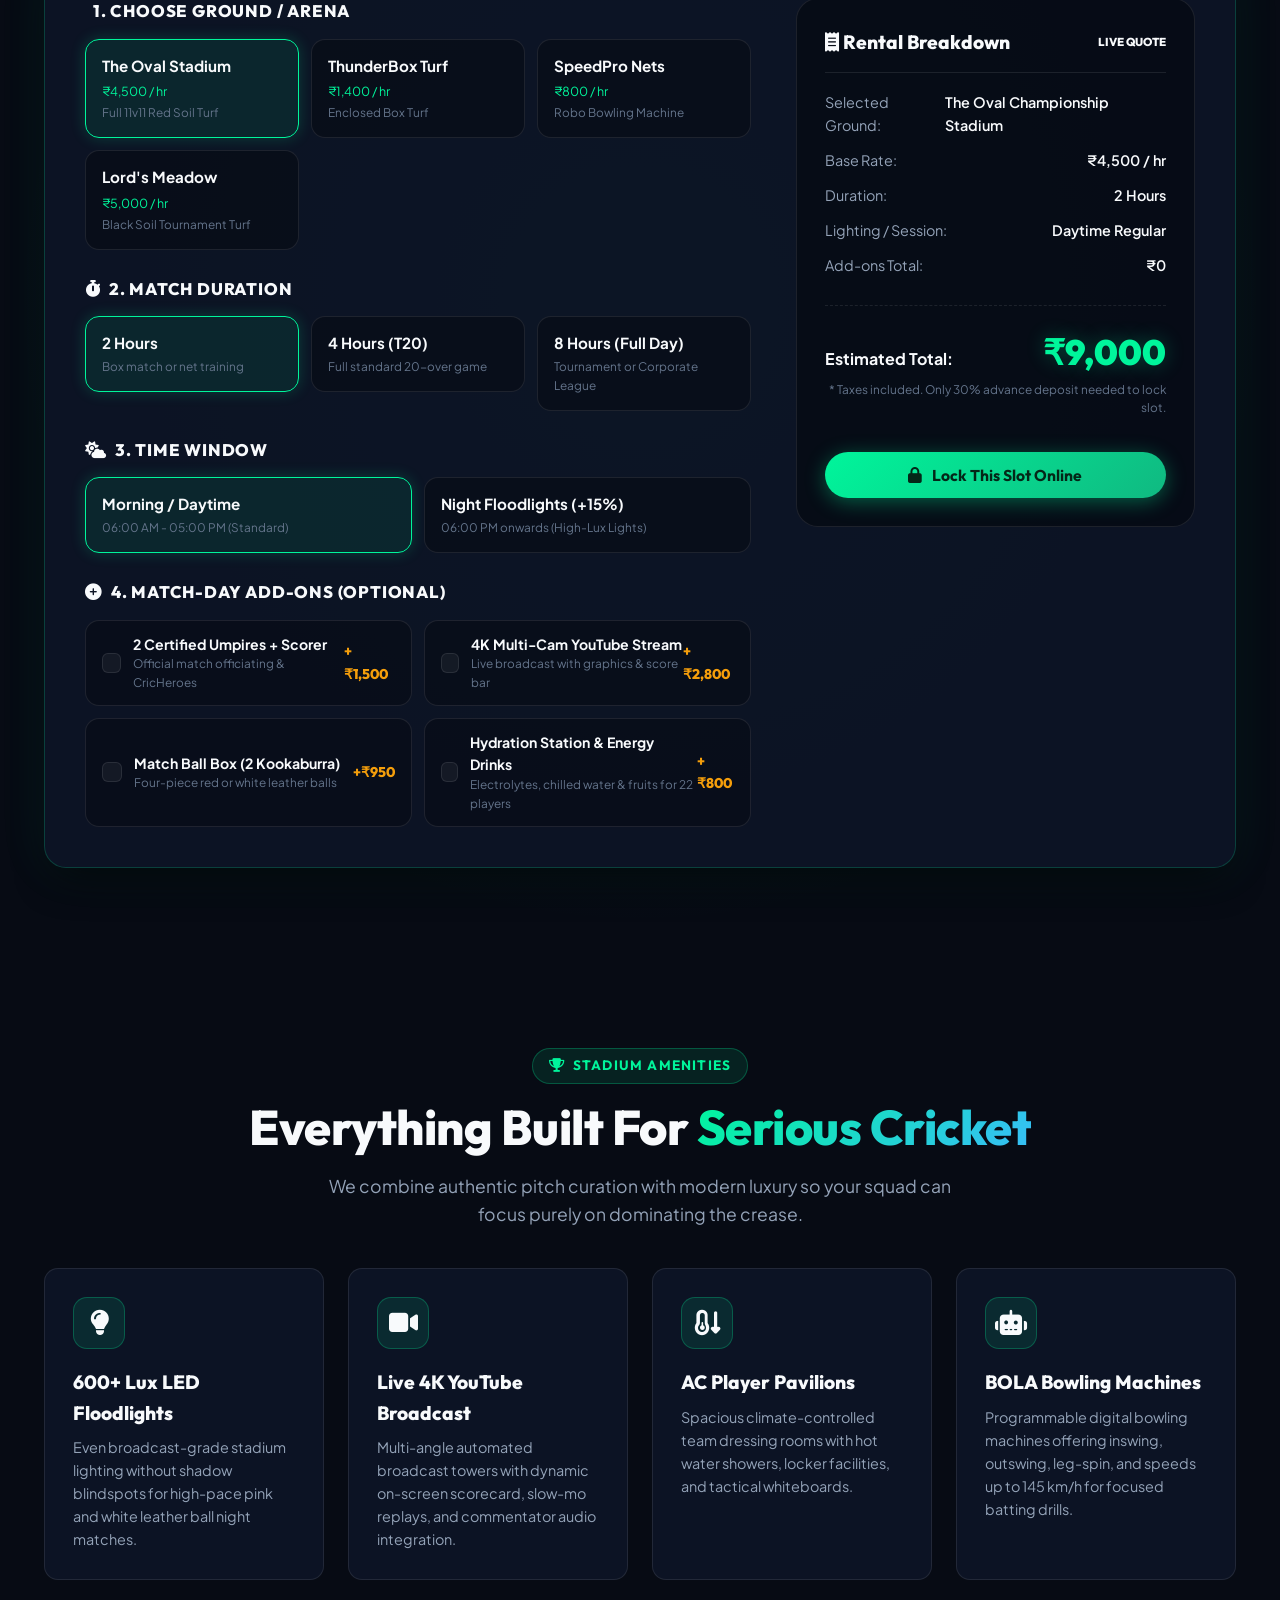
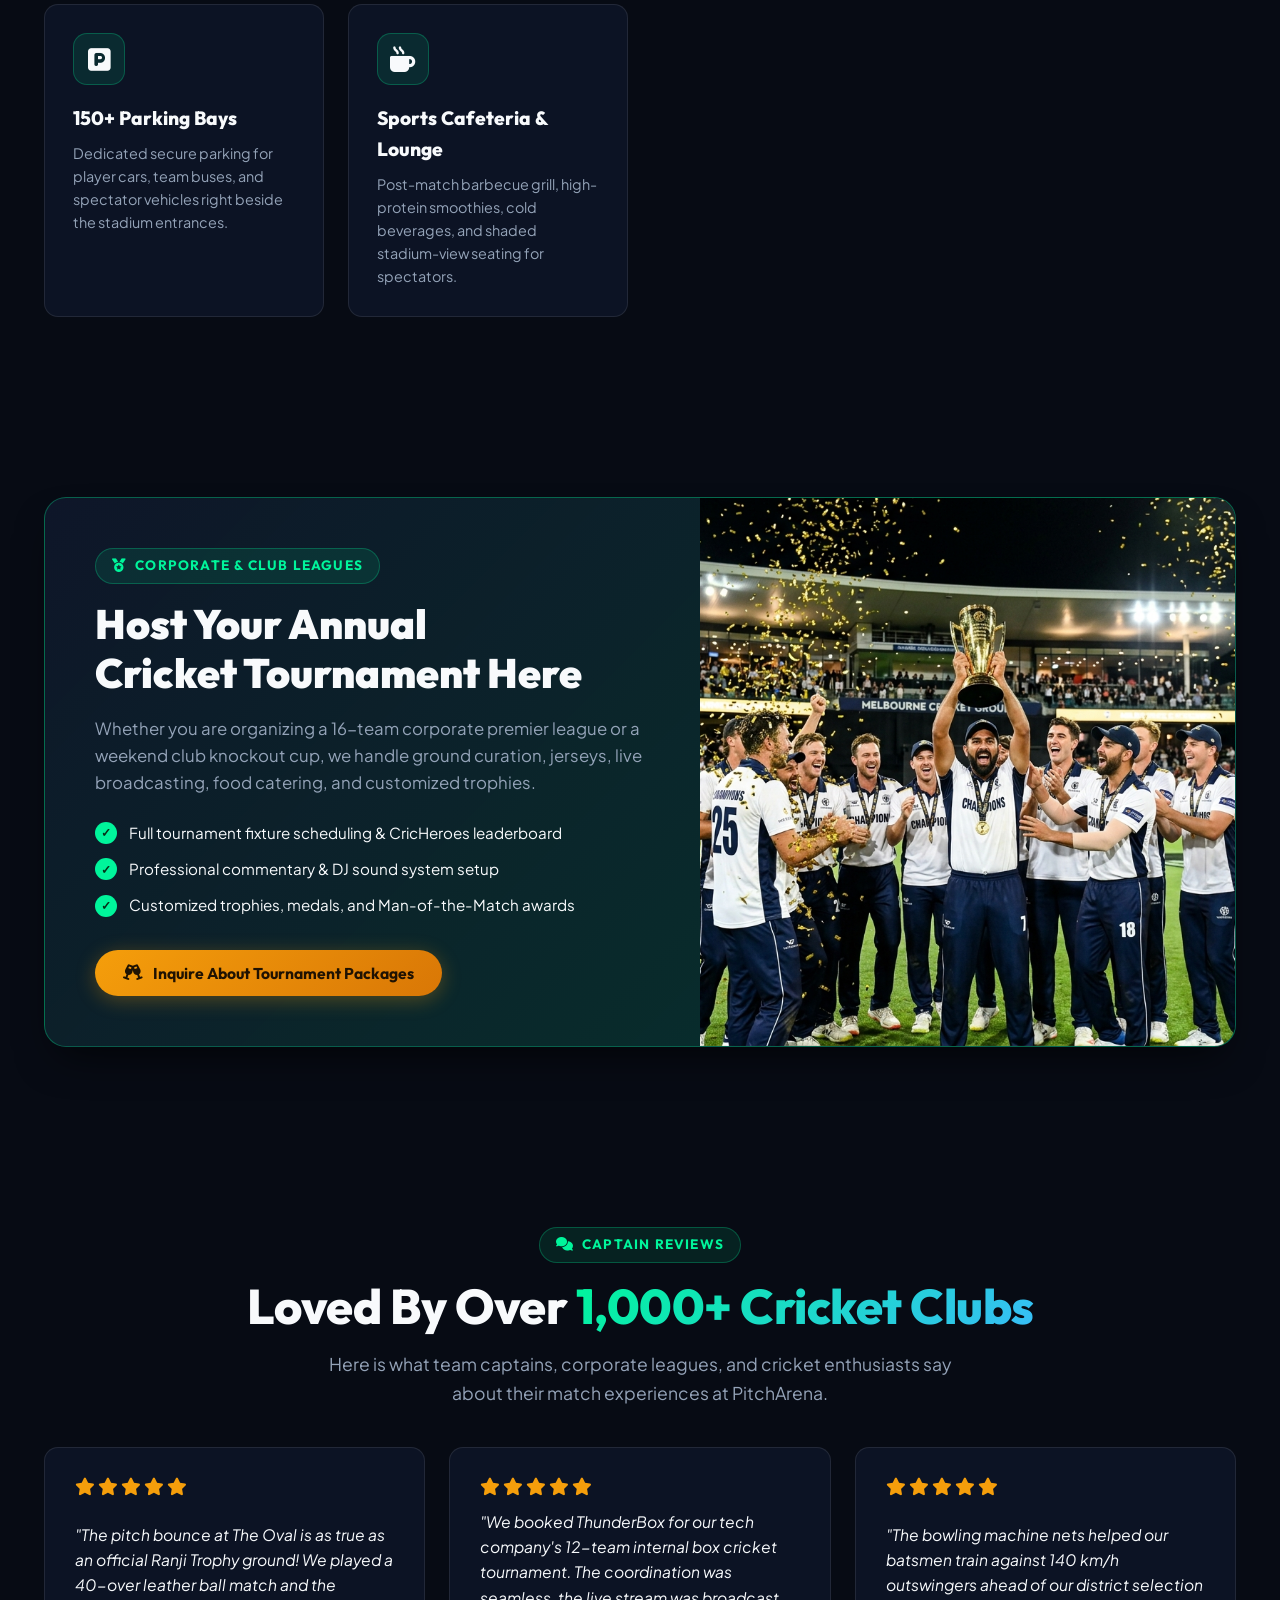
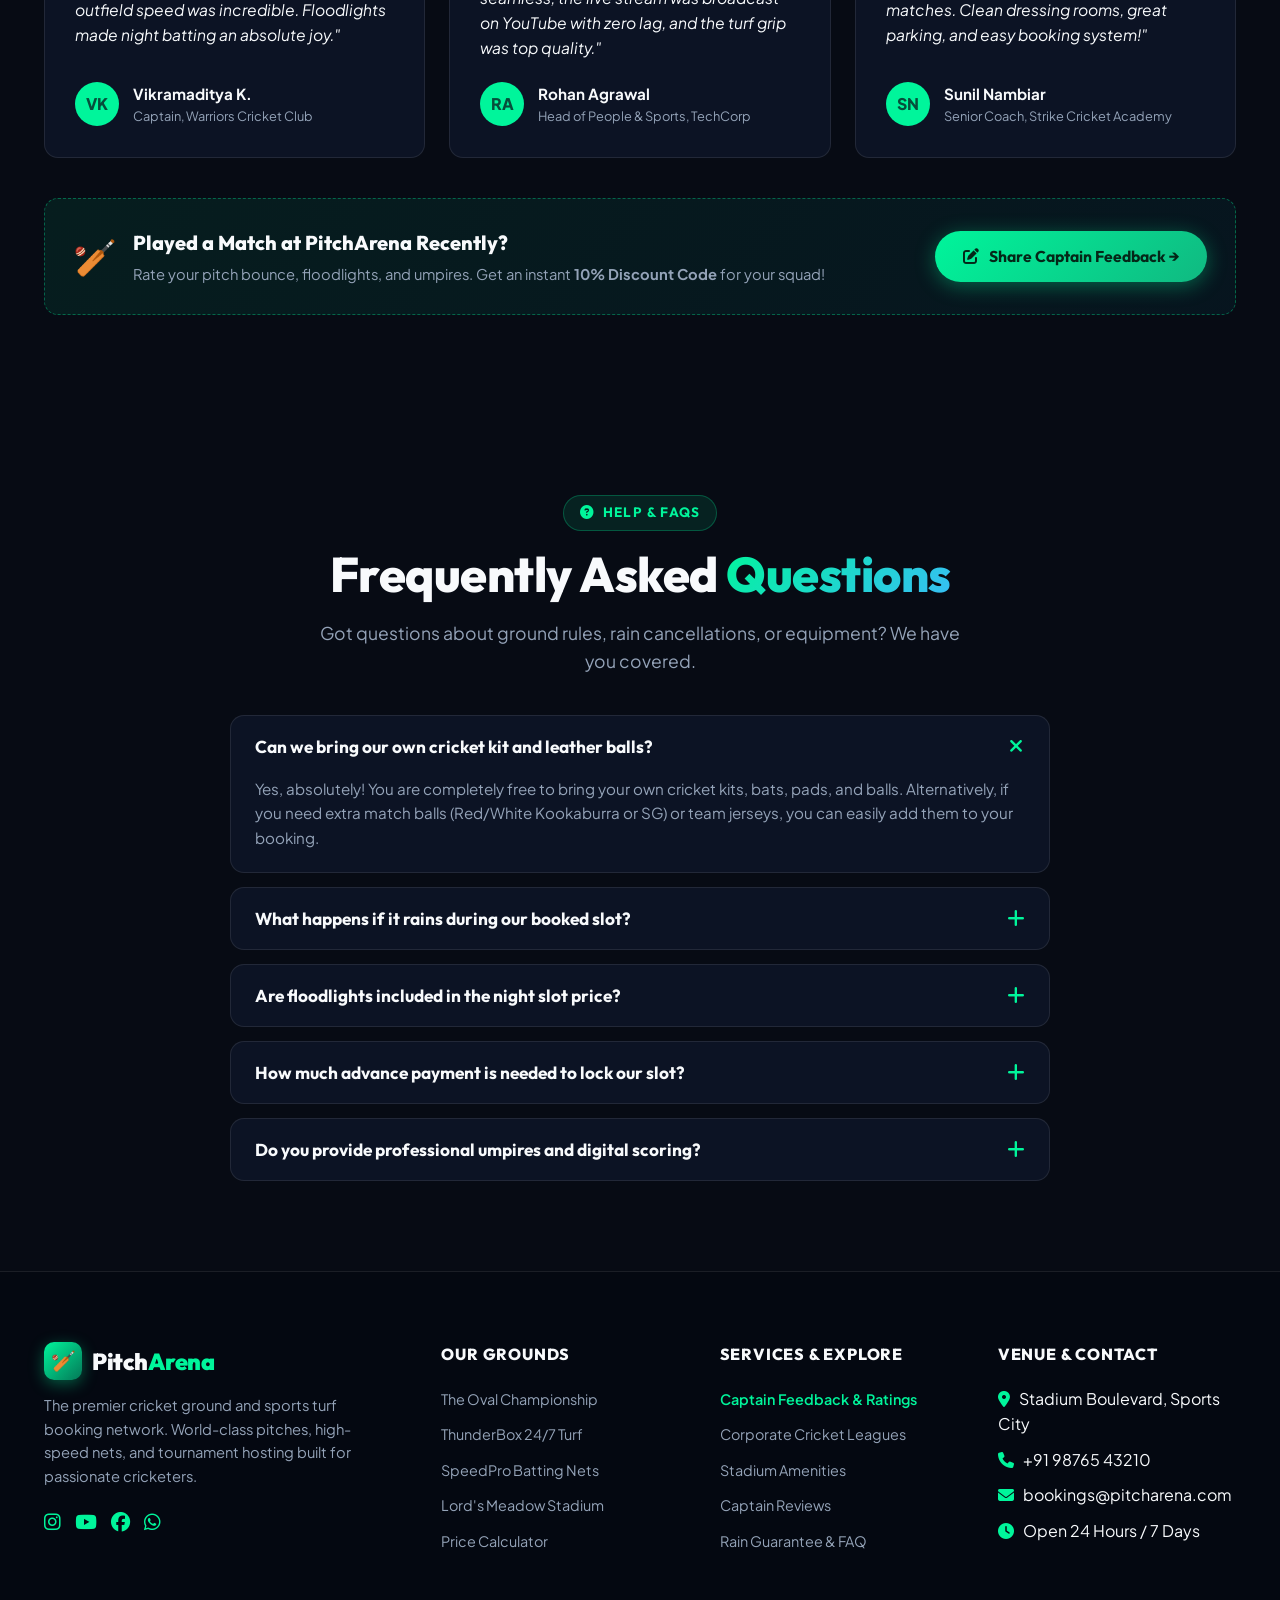
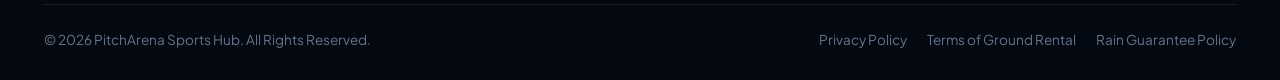
==== commit 67e2c391: "feat: add FAQ, reviews, amenities, grounds, tournaments, and calculator pages with updated styling a" ====
--- a/index.html
+++ b/index.html
@@ -22,7 +22,7 @@
   <div class="announcement-bar" id="announcementBar">
     <span class="badge-pulse">HOT SLOTS</span>
     <span>Weekend Night Floodlight Slots Open! Book today &amp; get 1 Free Match Ball Box.</span>
-    <a href="#calculator" style="text-decoration: underline; font-weight: 700; color: #fff;">Check Rates →</a>
+    <a href="calculator.html" style="text-decoration: underline; font-weight: 700; color: #fff;">Check Rates →</a>
   </div>
 
   <!-- Navbar -->
@@ -34,13 +34,13 @@
       </a>
 
       <ul class="nav-links" id="navLinks">
-        <li><a href="#grounds">Our Grounds</a></li>
-        <li><a href="#calculator">Slot Calculator</a></li>
-        <li><a href="#amenities">Amenities</a></li>
-        <li><a href="#tournaments">Tournaments</a></li>
-        <li><a href="#reviews">Reviews</a></li>
+        <li><a href="grounds.html">Our Grounds</a></li>
+        <li><a href="calculator.html">Slot Calculator</a></li>
+        <li><a href="amenities.html">Amenities</a></li>
+        <li><a href="tournaments.html">Tournaments</a></li>
+        <li><a href="reviews.html">Reviews</a></li>
         <li><a href="feedback.html">Feedback</a></li>
-        <li><a href="#faq">FAQ</a></li>
+        <li><a href="faq.html">FAQ</a></li>
       </ul>
 
       <div class="nav-actions">
@@ -73,7 +73,7 @@
           <button class="btn btn-primary" onclick="openBookingModal()">
             <i class="fa-solid fa-bolt"></i> Instant Slot Booking
           </button>
-          <a href="#grounds" class="btn btn-outline">
+          <a href="grounds.html" class="btn btn-outline">
             <i class="fa-solid fa-eye"></i> Explore Grounds &amp; Specs
           </a>
         </div>
@@ -793,23 +793,22 @@
         <div class="footer-col">
           <h4>Our Grounds</h4>
           <ul class="footer-links">
-            <li><a href="#grounds">The Oval Championship</a></li>
-            <li><a href="#grounds">ThunderBox 24/7 Turf</a></li>
-            <li><a href="#grounds">SpeedPro Batting Nets</a></li>
-            <li><a href="#grounds">Lord's Meadow Stadium</a></li>
-            <li><a href="#calculator">Price Calculator</a></li>
+            <li><a href="grounds.html">The Oval Championship</a></li>
+            <li><a href="grounds.html">ThunderBox 24/7 Turf</a></li>
+            <li><a href="grounds.html">SpeedPro Batting Nets</a></li>
+            <li><a href="grounds.html">Lord's Meadow Stadium</a></li>
+            <li><a href="calculator.html">Price Calculator</a></li>
           </ul>
         </div>
 
         <div class="footer-col">
-          <h4>Services</h4>
+          <h4>Services &amp; Explore</h4>
           <ul class="footer-links">
             <li><a href="feedback.html" style="color: var(--accent-neon); font-weight: 600;">Captain Feedback &amp; Ratings</a></li>
-            <li><a href="#tournaments">Corporate Cricket Leagues</a></li>
-            <li><a href="#amenities">Night Floodlight Matches</a></li>
-            <li><a href="#amenities">4K YouTube Streaming</a></li>
-            <li><a href="#amenities">Robo Bowling Machines</a></li>
-            <li><a href="#amenities">CricHeroes Scoring</a></li>
+            <li><a href="tournaments.html">Corporate Cricket Leagues</a></li>
+            <li><a href="amenities.html">Stadium Amenities</a></li>
+            <li><a href="reviews.html">Captain Reviews</a></li>
+            <li><a href="faq.html">Rain Guarantee &amp; FAQ</a></li>
           </ul>
         </div>
 
--- a/styles.css
+++ b/styles.css
@@ -301,8 +301,10 @@
   color: var(--text-secondary);
 }
 
-.nav-links a:hover {
-  color: var(--accent-neon);
+.nav-links a:hover,
+.nav-links a.active {
+  color: var(--accent-neon);
+  text-shadow: 0 0 12px rgba(0, 245, 155, 0.4);
 }
 
 .nav-actions {
